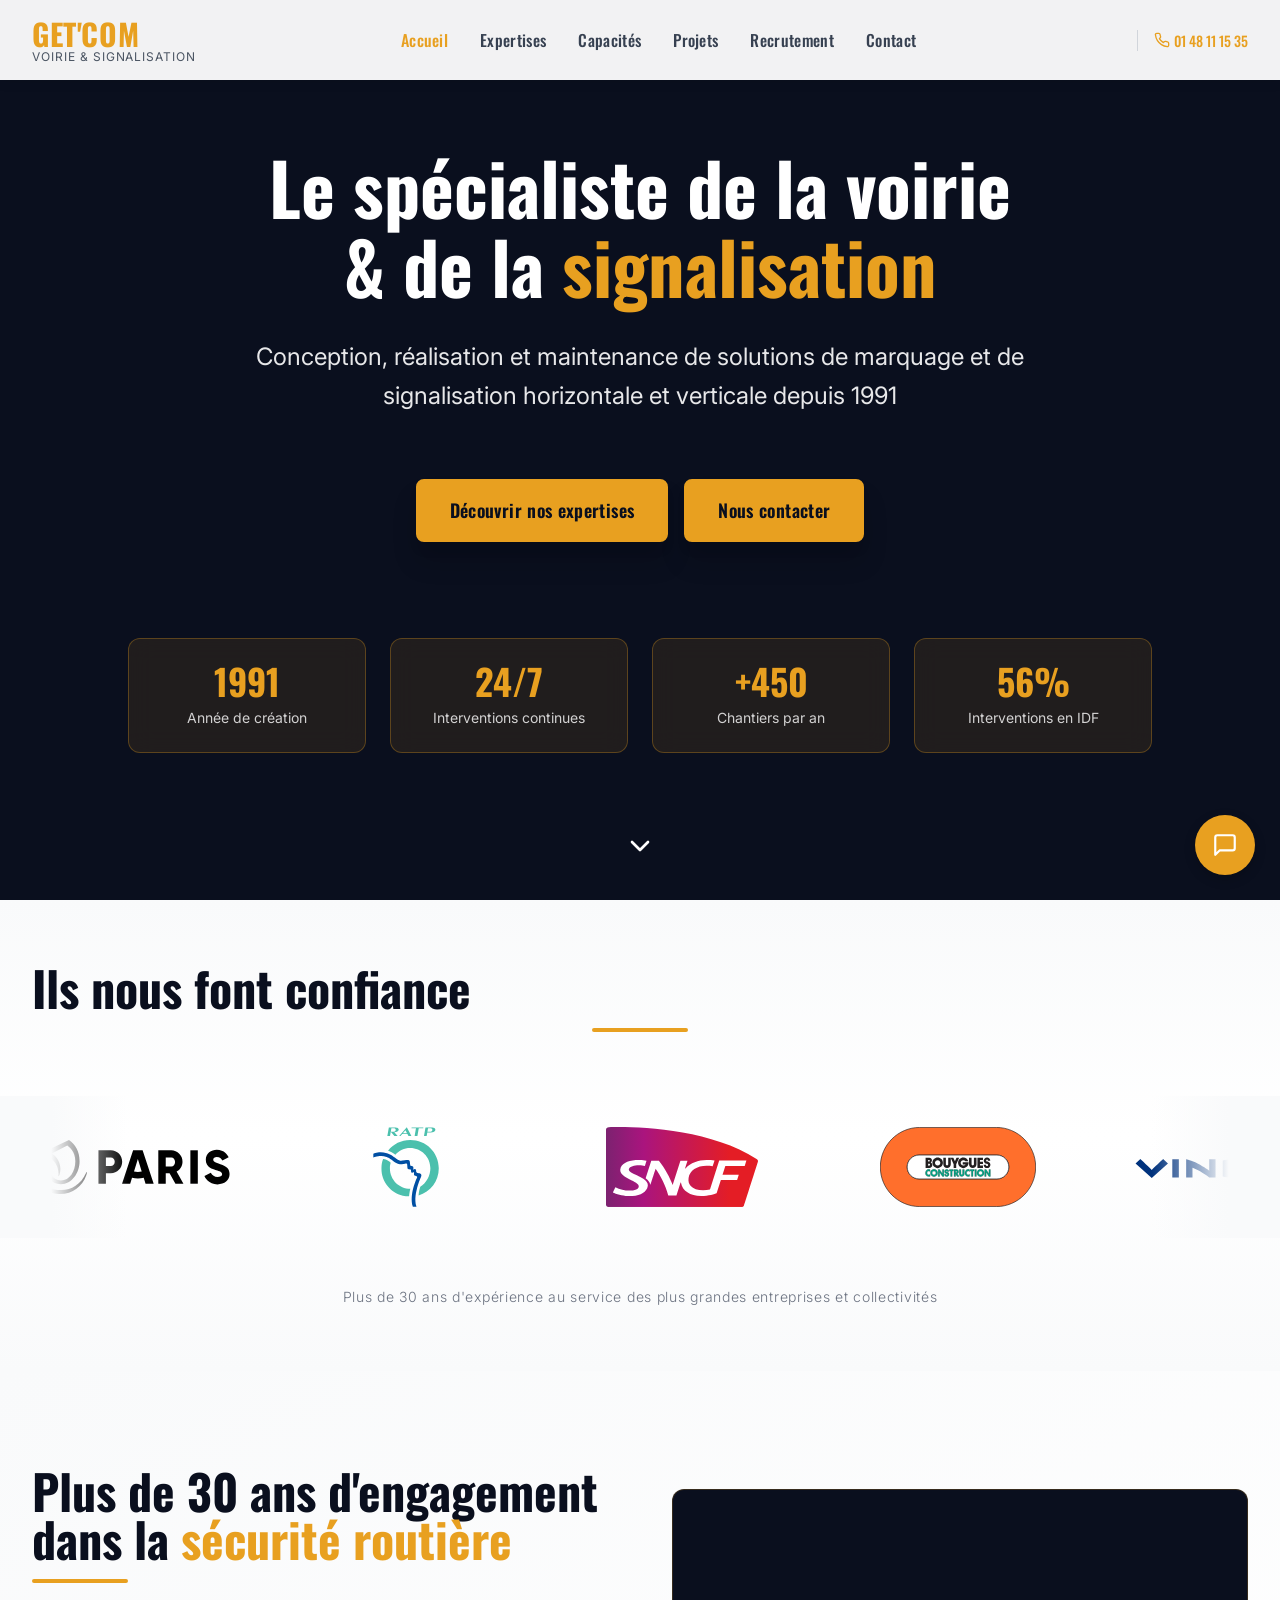
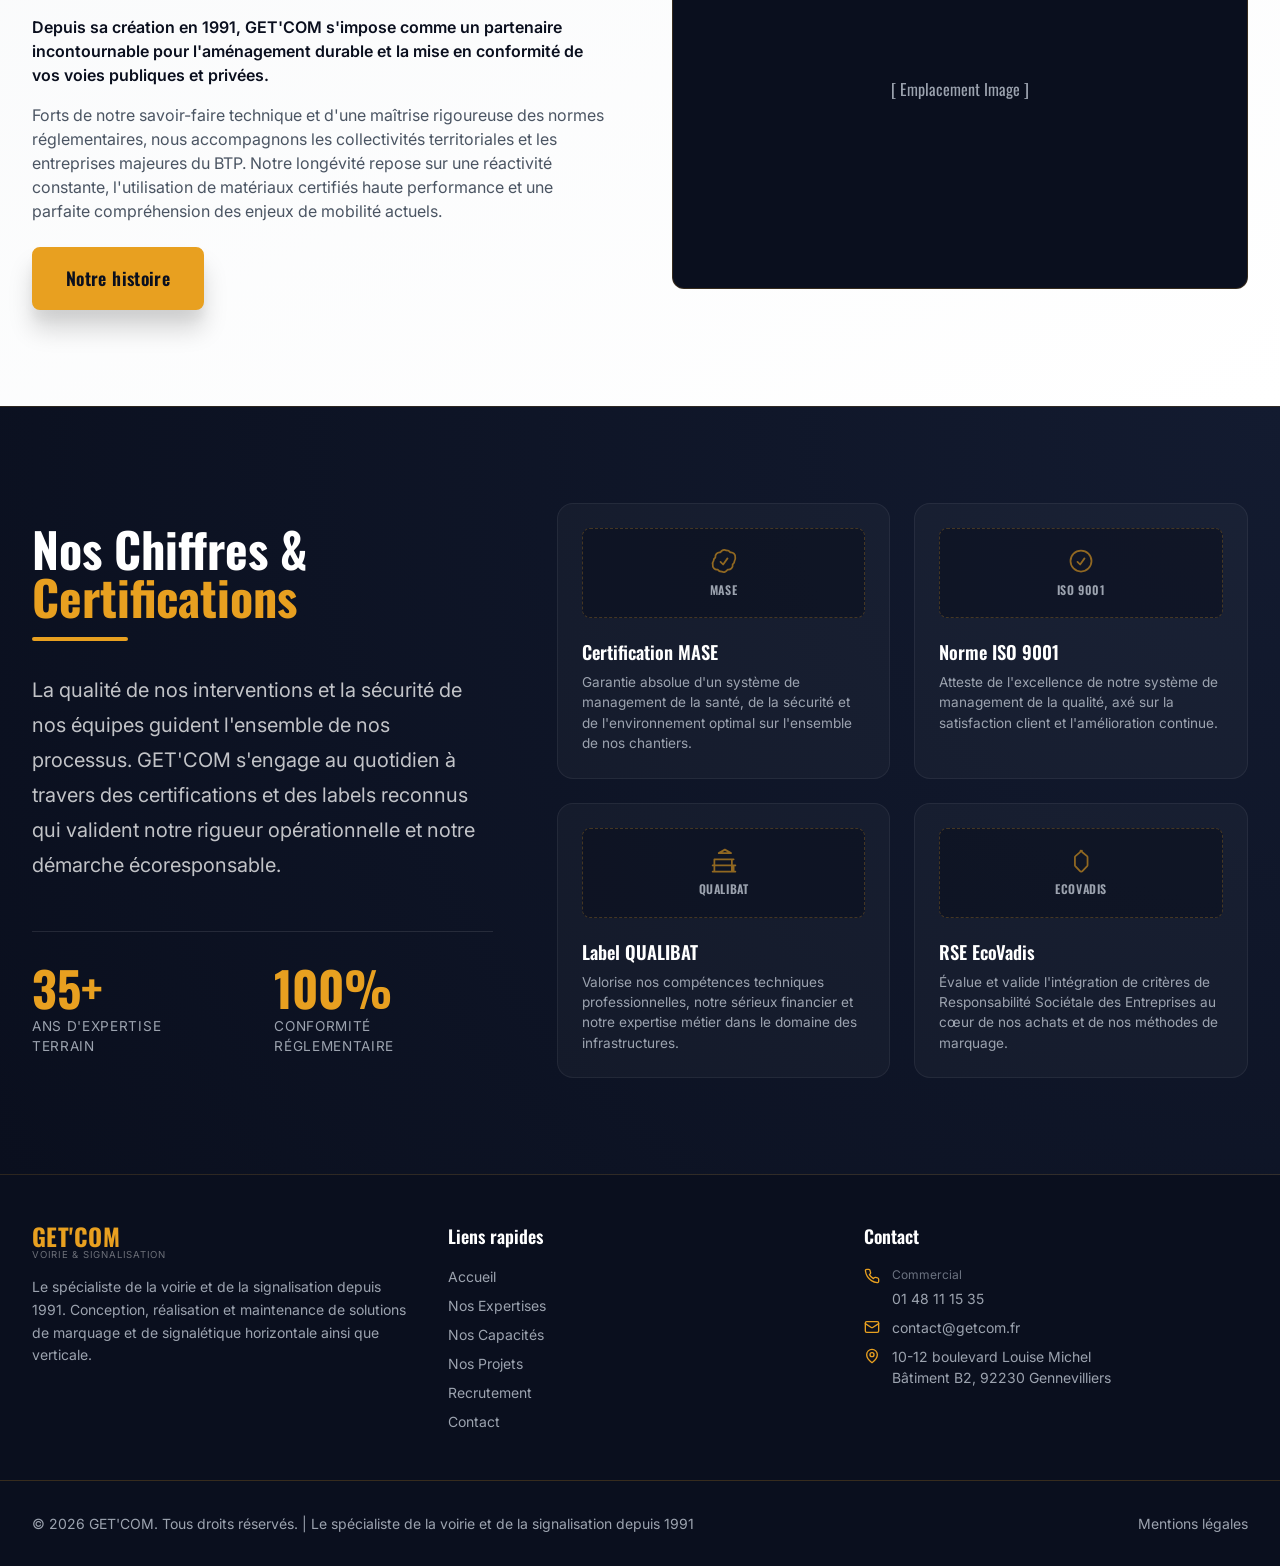
==== index.html @ 91e52019 "Premier commit" ====
<!DOCTYPE html>
<html lang="fr">
<head>
  <meta charset="UTF-8" />
  <meta name="viewport" content="width=device-width, initial-scale=1.0" />
  <title>GET'COM - Spécialiste Voirie & Signalisation depuis 1991</title>
  <meta name="description" content="GET'COM, spécialiste de la voirie et de la signalisation depuis 1991. Conception, réalisation et maintenance de solutions de marquage et de signalétique." />
  <link rel="preconnect" href="https://fonts.googleapis.com" />
  <link rel="preconnect" href="https://fonts.gstatic.com" crossorigin />
  <link href="https://fonts.googleapis.com/css2?family=Oswald:wght@300;400;500;600;700&family=Inter:wght@300;400;500;600&display=swap" rel="stylesheet" />
  <link rel="stylesheet" href="assets/css/style.css" />
  <style>
    .client-logo-item {
      display: flex;
      align-items: center;
      justify-content: center;
      flex-shrink: 0;
      width: 260px;
      height: 110px;
      padding: 0 30px;
      filter: none !important;
      opacity: 1 !important;
    }
    .client-logo-item:hover {
      transform: none !important;
    }
    .client-logo-item img {
      width: 100%;
      height: 80px;
      object-fit: contain;
    }
    .clients-track {
      display: flex;
      align-items: center;
      width: max-content;
      animation: logoScroll 140s linear infinite;
    }
    .clients-track:hover {
      animation-play-state: paused;
    }
    @keyframes logoScroll {
      0%   { transform: translateX(0); }
      100% { transform: translateX(-50%); }
    }
  </style>
</head>
<body>

  <nav class="navbar" id="navbar">
    <div class="container nav-inner">
      <a href="index.html" class="logo">
        <span class="logo-main">GET'COM</span>
        <span class="logo-sub">Voirie &amp; Signalisation</span>
      </a>
      <ul class="nav-links" id="navLinks">
        <li><a href="index.html" class="nav-link active">Accueil</a></li>
        <li><a href="expertises.html" class="nav-link">Expertises</a></li>
        <li><a href="capacites.html" class="nav-link">Capacités</a></li>
        <li><a href="projets.html" class="nav-link">Projets</a></li>
        <li><a href="recrutement.html" class="nav-link">Recrutement</a></li>
        <li><a href="contact.html" class="nav-link">Contact</a></li>
      </ul>
      <a href="tel:+33148111535" class="nav-tel">
        <svg xmlns="http://www.w3.org/2000/svg" width="16" height="16" viewBox="0 0 24 24" fill="none" stroke="currentColor" stroke-width="2" stroke-linecap="round" stroke-linejoin="round"><path d="M22 16.92v3a2 2 0 0 1-2.18 2 19.79 19.79 0 0 1-8.63-3.07 19.5 19.5 0 0 1-6-6 19.79 19.79 0 0 1-3.07-8.67A2 2 0 0 1 4.11 2h3a2 2 0 0 1 2 1.72 12.84 12.84 0 0 0 .7 2.81 2 2 0 0 1-.45 2.11L8.09 9.91a16 16 0 0 0 6 6l1.27-1.27a2 2 0 0 1 2.11-.45 12.84 12.84 0 0 0 2.81.7A2 2 0 0 1 22 16.92z"></path></svg>
        01 48 11 15 35
      </a>
      <button class="burger" id="burger" aria-label="Menu" aria-expanded="false">
        <span></span><span></span><span></span>
      </button>
    </div>
  </nav>

  <section class="hero">
    <div class="hero-bg-slider">
      <div class="hero-slide active" style="background-image: url('https://images.pexels.com/photos/2239655/pexels-photo-2239655.jpeg?auto=compress&cs=tinysrgb&w=1920')"></div>
      <div class="hero-slide" style="background-image: url('https://images.pexels.com/photos/1427107/pexels-photo-1427107.jpeg?auto=compress&cs=tinysrgb&w=1920')"></div>
      <div class="hero-slide" style="background-image: url('https://images.pexels.com/photos/210182/pexels-photo-210182.jpeg?auto=compress&cs=tinysrgb&w=1920')"></div>
      <div class="hero-slide" style="background-image: url('https://images.pexels.com/photos/1690738/pexels-photo-1690738.jpeg?auto=compress&cs=tinysrgb&w=1920')"></div>
    </div>
    <div class="hero-overlay"></div>
    <div class="container hero-content">
      <h1 class="hero-title">
        Le spécialiste de la voirie<br>&amp; de la <span class="gold">signalisation</span>
      </h1>
      <p class="hero-sub">
        Conception, réalisation et maintenance de solutions de marquage et de signalisation horizontale et verticale depuis 1991
      </p>
      <div class="hero-btns">
        <a href="expertises.html" class="btn btn-gold">Découvrir nos expertises</a>
        <a href="contact.html" class="btn btn-gold">Nous contacter</a>
      </div>
      <div class="hero-stats">
        <div class="stat-card">
          <div class="stat-num">1991</div>
          <div class="stat-label">Année de création</div>
        </div>
        <div class="stat-card">
          <div class="stat-num">24/7</div>
          <div class="stat-label">Interventions continues</div>
        </div>
        <div class="stat-card">
          <div class="stat-num">+450</div>
          <div class="stat-label">Chantiers par an</div>
        </div>
        <div class="stat-card">
          <div class="stat-num">56%</div>
          <div class="stat-label">Interventions en IDF</div>
        </div>
      </div>
    </div>
    <a href="#clients" class="scroll-down" aria-label="Défiler">
      <svg xmlns="http://www.w3.org/2000/svg" width="32" height="32" viewBox="0 0 24 24" fill="none" stroke="currentColor" stroke-width="2" stroke-linecap="round" stroke-linejoin="round"><path d="m6 9 6 6 6-6"/></svg>
    </a>
  </section>

  <section id="clients" class="clients-section">
    <div class="container">
      <div class="section-header">
        <h2>Ils nous font confiance</h2>
        <div class="gold-bar"></div>
      </div>
    </div>
    <div class="clients-track-wrapper">
      <div class="clients-fade-left"></div>
      <div class="clients-fade-right"></div>
      <div class="clients-track" id="clientsTrack">
        <div class="client-logo-item">
          <img src="assets/logos/ville-paris.svg" alt="Ville de Paris" />
        </div>
        <div class="client-logo-item">
          <img src="assets/logos/ratp.svg" alt="RATP" />
        </div>
        <div class="client-logo-item">
          <img src="assets/logos/sncf.svg" alt="SNCF" />
        </div>
        <div class="client-logo-item">
          <img src="assets/logos/bouygues.svg" alt="Bouygues Construction" />
        </div>
        <div class="client-logo-item">
          <img src="assets/logos/vinci.svg" alt="VINCI" />
        </div>
        <div class="client-logo-item">
          <img src="assets/logos/eiffage.svg" alt="Eiffage" />
        </div>
        <div class="client-logo-item">
          <img src="assets/logos/colas.svg" alt="Colas" />
        </div>
        <div class="client-logo-item">
          <img src="assets/logos/eurovia.svg" alt="Eurovia" />
        </div>
        <div class="client-logo-item">
          <img src="assets/logos/adp.svg" alt="Aéroports de Paris" />
        </div>
        <div class="client-logo-item">
          <img src="assets/logos/idf-mobilites.svg" alt="Île-de-France Mobilités" />
        </div>
        <div class="client-logo-item">
          <img src="assets/logos/grand-paris.svg" alt="Grand Paris Express" />
        </div>
        <div class="client-logo-item">
          <img src="assets/logos/hauts-de-seine.svg" alt="Département des Hauts-de-Seine" />
        </div>
        <div class="client-logo-item">
          <img src="assets/logos/grand-paris-metropole.svg" alt="Métropole du Grand Paris" />
        </div>
        <div class="client-logo-item">
          <img src="assets/logos/ville-paris.svg" alt="Ville de Paris" />
        </div>
        <div class="client-logo-item">
          <img src="assets/logos/ratp.svg" alt="RATP" />
        </div>
        <div class="client-logo-item">
          <img src="assets/logos/sncf.svg" alt="SNCF" />
        </div>
        <div class="client-logo-item">
          <img src="assets/logos/bouygues.svg" alt="Bouygues Construction" />
        </div>
        <div class="client-logo-item">
          <img src="assets/logos/vinci.svg" alt="VINCI" />
        </div>
        <div class="client-logo-item">
          <img src="assets/logos/eiffage.svg" alt="Eiffage" />
        </div>
        <div class="client-logo-item">
          <img src="assets/logos/colas.svg" alt="Colas" />
        </div>
        <div class="client-logo-item">
          <img src="assets/logos/eurovia.svg" alt="Eurovia" />
        </div>
        <div class="client-logo-item">
          <img src="assets/logos/adp.svg" alt="Aéroports de Paris" />
        </div>
        <div class="client-logo-item">
          <img src="assets/logos/idf-mobilites.svg" alt="Île-de-France Mobilités" />
        </div>
        <div class="client-logo-item">
          <img src="assets/logos/grand-paris.svg" alt="Grand Paris Express" />
        </div>
        <div class="client-logo-item">
          <img src="assets/logos/hauts-de-seine.svg" alt="Département des Hauts-de-Seine" />
        </div>
        <div class="client-logo-item">
          <img src="assets/logos/grand-paris-metropole.svg" alt="Métropole du Grand Paris" />
        </div>
      </div>
    </div>
    <div class="container">
      <p class="clients-note">Plus de 30 ans d'expérience au service des plus grandes entreprises et collectivités</p>
    </div>
  </section>

  <section class="section-light">
    <div class="container" style="display: grid; grid-template-columns: 1fr 1fr; gap: 4rem; align-items: center;">
      <div>
        <div class="section-header" style="margin-bottom: 2rem;">
          <h2>Plus de 30 ans d'engagement dans la <span class="gold">sécurité routière</span></h2>
          <div class="gold-bar" style="margin: 0.5rem 0 0 0;"></div>
        </div>
        <p style="font-weight: 600; margin-bottom: 1rem; color: var(--navy);">Depuis sa création en 1991, GET'COM s'impose comme un partenaire incontournable pour l'aménagement durable et la mise en conformité de vos voies publiques et privées.</p>
        <p style="margin-bottom: 1.5rem; color: var(--gray-600);">Forts de notre savoir-faire technique et d'une maîtrise rigoureuse des normes réglementaires, nous accompagnons les collectivités territoriales et les entreprises majeures du BTP. Notre longévité repose sur une réactivité constante, l'utilisation de matériaux certifiés haute performance et une parfaite compréhension des enjeux de mobilité actuels.</p>
        <a href="contact.html" class="btn btn-gold">Notre histoire</a>
      </div>
      <div style="background: var(--navy); border-radius: var(--radius); height: 400px; display: flex; align-items: center; justify-content: center; position: relative; overflow: hidden; border: 1px solid rgba(232,160,32,0.2);">
        <div style="color: var(--gray-400); font-family: var(--font-main);">[ Emplacement Image ]</div>
      </div>
    </div>
  </section>

  <section class="section-dark section-certifs">
    <div class="container certifs-container">
      <div class="certifs-content-side">
        <div class="section-header" style="margin-bottom: 2rem;">
          <h2 class="text-white">Nos Chiffres &amp;<br><span class="gold">Certifications</span></h2>
          <div class="gold-bar" style="margin: 0.5rem 0 0 0;"></div>
        </div>
        <p class="section-desc light" style="margin: 0 0 3rem 0; text-align: left;">
          La qualité de nos interventions et la sécurité de nos équipes guident l'ensemble de nos processus. GET'COM s'engage au quotidien à travers des certifications et des labels reconnus qui valident notre rigueur opérationnelle et notre démarche écoresponsable.
        </p>
        <div class="certifs-stats-mini">
          <div class="mini-stat">
            <span class="mini-stat-num">35+</span>
            <span class="mini-stat-label">Ans d'expertise terrain</span>
          </div>
          <div class="mini-stat">
            <span class="mini-stat-num">100%</span>
            <span class="mini-stat-label">Conformité réglementaire</span>
          </div>
        </div>
      </div>
      <div class="certifs-grid-side">
        <div class="certif-pro-card">
          <div class="certif-logo-placeholder">
            <svg xmlns="http://www.w3.org/2000/svg" viewBox="0 0 24 24" fill="none" stroke="currentColor" stroke-width="1.5">
              <path stroke-linecap="round" stroke-linejoin="round" d="M9 12.75L11.25 15 15 9.75M21 12c0 1.268-.63 2.39-1.593 3.068a3.745 3.745 0 01-1.043 3.296 3.745 3.745 0 01-3.296 1.043A3.745 3.745 0 0110 21a3.745 3.745 0 01-3.296-1.593 3.745 3.745 0 01-3.296-1.043 3.745 3.745 0 01-1.043-3.296A3.745 3.745 0 013 12c0-1.268.63-2.39 1.593-3.068a3.745 3.745 0 011.043-3.296 3.745 3.745 0 013.296-1.043A3.745 3.745 0 0114 3a3.745 3.745 0 013.296 1.593 3.745 3.745 0 013.296 1.043 3.745 3.745 0 011.043 3.296A3.745 3.745 0 0121 12z" />
            </svg>
            <span class="placeholder-tag">MASE</span>
          </div>
          <div class="certif-info">
            <h4>Certification MASE</h4>
            <p>Garantie absolue d'un système de management de la santé, de la sécurité et de l'environnement optimal sur l'ensemble de nos chantiers.</p>
          </div>
        </div>
        <div class="certif-pro-card">
          <div class="certif-logo-placeholder">
            <svg xmlns="http://www.w3.org/2000/svg" viewBox="0 0 24 24" fill="none" stroke="currentColor" stroke-width="1.5">
              <path stroke-linecap="round" stroke-linejoin="round" d="M9 12.75L11.25 15 15 9.75M21 12a9 9 0 11-18 0 9 9 0 0118 0z" />
            </svg>
            <span class="placeholder-tag">ISO 9001</span>
          </div>
          <div class="certif-info">
            <h4>Norme ISO 9001</h4>
            <p>Atteste de l'excellence de notre système de management de la qualité, axé sur la satisfaction client et l'amélioration continue.</p>
          </div>
        </div>
        <div class="certif-pro-card">
          <div class="certif-logo-placeholder">
            <svg xmlns="http://www.w3.org/2000/svg" viewBox="0 0 24 24" fill="none" stroke="currentColor" stroke-width="1.5">
              <path stroke-linecap="round" stroke-linejoin="round" d="M2.25 21h19.5m-18-10.5h16.5M2.25 15.75h19.5m-14.25-10.5l5.25-3 5.25 3m-10.5 0h10.5M3.75 21V10.5m16.5 5.25V21m-1.5-10.5V21Q12 21 3.75 21" />
            </svg>
            <span class="placeholder-tag">QUALIBAT</span>
          </div>
          <div class="certif-info">
            <h4>Label QUALIBAT</h4>
            <p>Valorise nos compétences techniques professionnelles, notre sérieux financier et notre expertise métier dans le domaine des infrastructures.</p>
          </div>
        </div>
        <div class="certif-pro-card">
          <div class="certif-logo-placeholder">
            <svg xmlns="http://www.w3.org/2000/svg" viewBox="0 0 24 24" fill="none" stroke="currentColor" stroke-width="1.5">
              <path stroke-linecap="round" stroke-linejoin="round" d="M12.75 3.03v.568c0 .334.148.65.405.864l4.03 3.359a1.125 1.125 0 01.422.866v7.001c0 .287-.11.56-.307.765l-4.09 4.272a1.125 1.125 0 01-.815.382h-.414a1.125 1.125 0 01-.814-.383L7.1 16.434a1.125 1.125 0 01-.307-.764V8.67a1.125 1.125 0 01.422-.866l4.03-3.36a1.125 1.125 0 01.405-.864v-.568" />
            </svg>
            <span class="placeholder-tag">ECOVADIS</span>
          </div>
          <div class="certif-info">
            <h4>RSE EcoVadis</h4>
            <p>Évalue et valide l'intégration de critères de Responsabilité Sociétale des Entreprises au cœur de nos achats et de nos méthodes de marquage.</p>
          </div>
        </div>
      </div>
    </div>
  </section>

  <div id="chat-button" onclick="toggleChat()" style="position: fixed; bottom: 25px; right: 25px; background: var(--gold, #E8A020); color: #fff; width: 60px; height: 60px; border-radius: 50%; display: flex; align-items: center; justify-content: center; cursor: pointer; box-shadow: 0 4px 12px rgba(0,0,0,0.2); z-index: 9999; transition: transform 0.2s;">
  <svg xmlns="http://www.w3.org/2000/svg" width="26" height="26" viewBox="0 0 24 24" fill="none" stroke="currentColor" stroke-width="2" stroke-linecap="round" stroke-linejoin="round"><path d="M21 15a2 2 0 0 1-2 2H7l-4 4V5a2 2 0 0 1 2-2h14a2 2 0 0 1 2 2z"></path></svg>
</div>

<div id="chat-box" style="display: none; position: fixed; bottom: 95px; right: 25px; width: 340px; height: 460px; background: #fff; border-radius: 12px; box-shadow: 0 8px 24px rgba(0,0,0,0.15); flex-direction: column; overflow: hidden; z-index: 9999; font-family: 'Inter', sans-serif; border: 1px solid rgba(0,0,0,0.1);">
  <div style="background: var(--navy, #0A0F1E); color: #fff; padding: 15px; display: flex; justify-content: space-between; align-items: center; font-weight: 600; letter-spacing: 0.5px;">
    <span>Assistant GET'COM</span>
    <span onclick="toggleChat()" style="cursor: pointer; font-size: 20px; line-height: 1; padding: 0 5px;">&times;</span>
  </div>
  
  <div id="chat-body" style="padding: 15px; overflow-y: auto; flex-grow: 1; display: flex; flex-direction: column; gap: 10px; background: #f9fafb;">
  </div>

  <div style="padding: 10px; background: #fff; border-top: 1px solid #eee; display: flex; gap: 8px;">
    <input type="text" id="chat-input" onkeypress="handleKeyPress(event)" placeholder="Posez votre question ici..." style="flex-grow: 1; padding: 8px 12px; border: 1px solid #ccc; border-radius: 20px; font-size: 0.85rem; outline: none; font-family: 'Inter', sans-serif;">
    <button onclick="handleSend()" style="background: var(--navy, #0A0F1E); color: #fff; border: none; padding: 8px 14px; border-radius: 20px; cursor: pointer; font-size: 0.85rem; font-weight: 500;">Ok</button>
  </div>
</div>

  <footer class="footer">
    <div class="container footer-inner">
      <div class="footer-col">
        <div class="logo">
          <span class="logo-main">GET'COM</span>
          <span class="logo-sub">Voirie &amp; Signalisation</span>
        </div>
        <p>Le spécialiste de la voirie et de la signalisation depuis 1991. Conception, réalisation et maintenance de solutions de marquage et de signalétique horizontale ainsi que verticale.</p>
      </div>
      <div class="footer-col">
        <h4>Liens rapides</h4>
        <ul>
          <li><a href="index.html">Accueil</a></li>
          <li><a href="expertises.html">Nos Expertises</a></li>
          <li><a href="capacites.html">Nos Capacités</a></li>
          <li><a href="projets.html">Nos Projets</a></li>
          <li><a href="recrutement.html">Recrutement</a></li>
          <li><a href="contact.html">Contact</a></li>
        </ul>
      </div>
      <div class="footer-col">
        <h4>Contact</h4>
        <ul class="footer-contact">
          <li>
            <svg xmlns="http://www.w3.org/2000/svg" width="16" height="16" viewBox="0 0 24 24" fill="none" stroke="currentColor" stroke-width="2" stroke-linecap="round" stroke-linejoin="round"><path d="M22 16.92v3a2 2 0 0 1-2.18 2 19.79 19.79 0 0 1-8.63-3.07 19.5 19.5 0 0 1-6-6 19.79 19.79 0 0 1-3.07-8.67A2 2 0 0 1 4.11 2h3a2 2 0 0 1 2 1.72 12.84 12.84 0 0 0 .7 2.81 2 2 0 0 1-.45 2.11L8.09 9.91a16 16 0 0 0 6 6l1.27-1.27a2 2 0 0 1 2.11-.45 12.84 12.84 0 0 0 2.81.7A2 2 0 0 1 22 16.92z"/></svg>
            <div><span class="footer-label">Commercial</span><a href="tel:+33148111535">01 48 11 15 35</a></div>
          </li>
          <li>
            <svg xmlns="http://www.w3.org/2000/svg" width="16" height="16" viewBox="0 0 24 24" fill="none" stroke="currentColor" stroke-width="2" stroke-linecap="round" stroke-linejoin="round"><rect width="20" height="16" x="2" y="4" rx="2"/><path d="m22 7-8.97 5.7a1.94 1.94 0 0 1-2.06 0L2 7"/></svg>
            <a href="mailto:contact@getcom.fr">contact@getcom.fr</a>
          </li>
          <li>
            <svg xmlns="http://www.w3.org/2000/svg" width="16" height="16" viewBox="0 0 24 24" fill="none" stroke="currentColor" stroke-width="2" stroke-linecap="round" stroke-linejoin="round"><path d="M20 10c0 6-8 12-8 12s-8-6-8-12a8 8 0 0 1 16 0Z"/><circle cx="12" cy="10" r="3"/></svg>
            <span>10-12 boulevard Louise Michel<br>Bâtiment B2, 92230 Gennevilliers</span>
          </li>
        </ul>
      </div>
    </div>
    <div class="footer-bottom">
      <div class="container footer-bottom-inner">
        <p>© 2026 GET'COM. Tous droits réservés. | Le spécialiste de la voirie et de la signalisation depuis 1991</p>
        <a href="#" class="footer-legal">Mentions légales</a>
      </div>
    </div>
  </footer>

  <script src="assets/js/script.js"></script>
</body>
</html>
---- assets/css/style.css ----
/* ============================================
   GET'COM — style.css
   ============================================ */

/* ── VARIABLES ── */
:root {
  --gold:       #E8A020;
  --gold-light: #F0B030;
  --gold-dark:  #C88010;
  --navy:       #0A0F1E;
  --white:      #ffffff;
  --gray-50:    #F9FAFB;
  --gray-100:   #F3F4F6;
  --gray-300:   #D1D5DB;
  --gray-400:   #9CA3AF;
  --gray-500:   #6B7280;
  --gray-600:   #4B5563;
  --gray-700:   #374151;
  --font-main:  'Oswald', sans-serif;
  --font-body:  'Inter', sans-serif;
  --nav-h:      80px;
  --radius:     12px;
  --shadow-sm:  0 1px 3px rgba(0,0,0,.1), 0 1px 2px rgba(0,0,0,.06);
  --shadow-md:  0 4px 6px rgba(0,0,0,.07), 0 2px 4px rgba(0,0,0,.06);
  --shadow-lg:  0 10px 15px rgba(0,0,0,.1), 0 4px 6px rgba(0,0,0,.05);
  --shadow-2xl: 0 25px 50px rgba(0,0,0,.25);
  --transition: .3s ease;
}

/* ── RESET & BASE ── */
*, *::before, *::after { box-sizing: border-box; margin: 0; padding: 0; }
html { scroll-behavior: smooth; }
body {
  font-family: var(--font-body);
  color: var(--gray-700);
  background: var(--white);
  line-height: 1.5;
  overflow-x: hidden;
  -webkit-font-smoothing: antialiased;
}
img { max-width: 100%; display: block; }
a   { text-decoration: none; color: inherit; }
ul  { list-style: none; }

/* ── CONTAINER ── */
.container {
  max-width: 80rem;
  margin-left: auto;
  margin-right: auto;
  padding-left: 2rem;
  padding-right: 2rem;
}

/* ── UTILITAIRES ── */
.gold        { color: var(--gold); }
.text-white  { color: var(--white); }
.text-center { text-align: center; }

.gold-bar {
  width: 6rem; height: .25rem;
  background: var(--gold);
  border-radius: 9999px;
  margin: .5rem auto 0;
}

.placeholder-image {
  background-color: var(--gray-100);
  border: 2px dashed var(--gray-300);
  border-radius: var(--radius);
  display: flex;
  align-items: center;
  justify-content: center;
  color: var(--gray-400);
  font-family: var(--font-main);
  text-align: center;
  padding: 2rem;
}

/* ── BOUTONS ── */
.btn {
  display: inline-flex;
  align-items: center;
  gap: .5rem;
  padding: 1rem 2rem;
  border-radius: .5rem;
  font-family: var(--font-main);
  font-size: 1.125rem;
  font-weight: 600;
  cursor: pointer;
  border: 2px solid transparent;
  transition: transform .15s ease, background .15s ease,
              color .15s ease, box-shadow .15s ease;
  text-decoration: none;
  letter-spacing: .02em;
}
.btn-gold {
  background: var(--gold);
  color: var(--navy);
  border-color: var(--gold);
  box-shadow: 0 20px 25px rgba(0,0,0,.15), 0 10px 10px rgba(0,0,0,.04);
}
.btn-gold:hover {
  background: var(--gold-light);
  transform: scale(1.05);
  box-shadow: 0 25px 50px rgba(0,0,0,.25);
}
.btn-outline {
  background: transparent;
  border: 2px solid var(--gold);
  color: var(--navy);
}
.btn-outline:hover,
.btn-outline.active {
  background: var(--gold);
  color: var(--white);
}
.btn-full { width: 100%; justify-content: center; }

/* ── SECTIONS ── */
.section-light {
  padding-top: 6rem;
  padding-bottom: 6rem;
  background: linear-gradient(to bottom right, var(--gray-50), var(--white));
  position: relative;
  z-index: 20;
}
.section-dark {
  padding-top: 6rem;
  padding-bottom: 6rem;
  background: var(--navy);
  position: relative;
  overflow: hidden;
}
.section-dark::before {
  content: ''; position: absolute; inset: 0;
  background: url('https://images.pexels.com/photos/210182/pexels-photo-210182.jpeg?auto=compress&cs=tinysrgb&w=1920') center/cover;
  opacity: .05; z-index: 0;
}
.section-dark .container { position: relative; z-index: 10; }

.section-header { margin-bottom: 4rem; }
.section-header.centered { text-align: center; }

.section-header h2 {
  font-family: var(--font-main);
  font-size: 2.25rem;
  font-weight: 700;
  color: var(--navy);
  margin-bottom: 1rem;
  line-height: 1;
}
@media (min-width: 768px) {
  .section-header h2 { font-size: 3rem; }
}
.section-header h2.text-white { color: var(--white); }

.section-desc {
  font-size: 1.25rem;
  color: var(--gray-600);
  max-width: 48rem;
  margin-left: auto;
  margin-right: auto;
  line-height: 1.75;
}
.section-desc.light { color: rgba(255,255,255,.75); }

/* ── ANIMATIONS ── */
@keyframes fadeInUp {
  from { opacity:0; transform:translateY(2rem); }
  to   { opacity:1; transform:translateY(0); }
}
@keyframes bounce {
  0%,100% { transform:translateX(-50%) translateY(0); }
  50%      { transform:translateX(-50%) translateY(.625rem); }
}
@keyframes scrollLeft {
  from { transform:translateX(0); }
  to   { transform:translateX(-50%); }
}

/* ============================================
   NAVBAR — toutes les pages
   ============================================ */
.navbar {
  position: fixed;
  top: 0; left: 0; right: 0;
  height: 5rem;
  background: rgba(255,255,255,.95);
  backdrop-filter: blur(4px);
  box-shadow: 0 4px 6px rgba(0,0,0,.07), 0 2px 4px rgba(0,0,0,.06);
  z-index: 50;
}
.nav-inner {
  display: flex;
  align-items: center;
  justify-content: space-between;
  height: 100%;
  max-width: 80rem;
  margin-left: auto;
  margin-right: auto;
  padding-left: 2rem;
  padding-right: 2rem;
}
.logo {
  display: flex;
  flex-direction: column;
  line-height: 1.1;
  text-decoration: none;
}
.logo-main {
  font-family: var(--font-main);
  font-size: 1.875rem;
  font-weight: 700;
  color: var(--gold);
  letter-spacing: .02em;
}
.logo-sub {
  font-size: .75rem;
  color: var(--gray-600);
  text-transform: uppercase;
  letter-spacing: .08em;
}
.nav-links {
  display: flex;
  align-items: center;
  gap: 2rem;
  list-style: none;
}
.nav-link {
  font-family: var(--font-main);
  font-size: 1rem;
  font-weight: 500;
  color: var(--gray-700);
  transition: color var(--transition);
  background: none; border: none; cursor: pointer;
  letter-spacing: .02em;
  text-decoration: none;
}
.nav-link:hover     { color: var(--gold); }
.nav-link.active    { color: var(--gold) !important; }
.nav-tel {
  display: flex;
  align-items: center;
  gap: .25rem;
  color: var(--gold);
  font-family: var(--font-main);
  font-size: .875rem;
  font-weight: 500;
  border-left: 1px solid var(--gray-300);
  padding-left: 1rem;
  margin-left: 1rem;
  white-space: nowrap;
  transition: color var(--transition);
}
.nav-tel:hover { color: var(--gold-dark); }

.burger {
  display: none;
  flex-direction: column;
  gap: 5px;
  background: none; border: none; cursor: pointer; padding: .25rem;
}
.burger span {
  display: block; width: 24px; height: 2px;
  background: var(--gray-700); border-radius: 2px;
}
.nav-mobile {
  display: none;
  flex-direction: column;
  padding: .5rem .5rem .75rem;
  background: var(--white);
  border-top: 1px solid var(--gray-100);
  gap: .1rem;
}
.nav-mobile.open { display: flex; }
.nav-mobile .nav-link {
  display: block;
  width: 100%;
  text-align: left;
  padding: .5rem .75rem;
  border-radius: .375rem;
  font-size: .875rem;
}
.nav-mobile .nav-link:hover { background: #fef9ee; color: var(--gold); }

/* ============================================
   FOOTER — toutes les pages
   ============================================ */
.footer { background: var(--navy); color: var(--white); }
.footer-inner {
  display: grid;
  grid-template-columns: 1fr 1fr 1fr;
  gap: 2rem;
  max-width: 80rem;
  margin: 0 auto;
  padding: 3rem 2rem;
}
.footer .logo-main { font-size: 1.5rem; color: var(--gold); }
.footer .logo-sub  { color: rgba(255,255,255,.4); font-size: .6rem; }
.footer-col > p    { font-size: .875rem; color: var(--gray-400); line-height: 1.625; margin-top: 1rem; }
.footer-col h4     { font-family: var(--font-main); font-size: 1.125rem; font-weight: 600; color: var(--white); margin-bottom: 1rem; }
.footer-col ul     { display: flex; flex-direction: column; gap: .5rem; }
.footer-col ul li,
.footer-col ul a   { font-size: .875rem; color: var(--gray-400); transition: color var(--transition); cursor: pointer; }
.footer-col ul li:hover,
.footer-col ul a:hover { color: var(--gold); }

.footer-contact     { display: flex; flex-direction: column; gap: .75rem; }
.footer-contact li  { display: flex; align-items: flex-start; gap: .75rem; font-size: .875rem; color: var(--gray-400); }
.footer-contact svg { flex-shrink: 0; color: var(--gold); margin-top: 2px; }
.footer-contact a   { color: var(--gray-400); transition: color var(--transition); }
.footer-contact a:hover { color: var(--gold); }
.footer-label { display: block; font-size: .75rem; color: var(--gray-500); margin-bottom: .25rem; }

.footer-bottom { border-top: 1px solid rgba(232,160,32,.2); }
.footer-bottom-inner {
  display: flex; align-items: center; justify-content: space-between;
  flex-wrap: wrap; gap: 1rem;
  padding: 2rem;
  max-width: 80rem; margin: 0 auto;
}
.footer-bottom-inner p { font-size: .875rem; color: var(--gray-400); }
.footer-legal { font-size: .875rem; color: var(--gray-400); cursor: pointer; transition: color var(--transition); }
.footer-legal:hover { color: var(--gold); }

/* ============================================
   PAGE HERO — sous-pages (expertises, capacités, projets, contact)
   ============================================ */
.page-hero {
  position: relative;
  height: 340px;
  display: flex;
  align-items: center;
  justify-content: center;
  overflow: hidden;
  margin-top: var(--nav-h);
}
.page-hero-bg {
  position: absolute;
  inset: 0;
  background-size: cover;
  background-position: center;
}
.page-hero-overlay {
  position: absolute;
  inset: 0;
  background: linear-gradient(135deg, rgba(10,15,30,.85) 0%, rgba(10,15,30,.55) 100%);
}
.page-hero-content {
  position: relative;
  z-index: 10;
  text-align: center;
}
.page-hero-content h1 {
  font-family: var(--font-main);
  font-size: 3rem;
  font-weight: 700;
  color: var(--white);
  line-height: 1.1;
  margin-bottom: .75rem;
  animation: fadeInUp .6s ease both;
}
@media (min-width: 768px) {
  .page-hero-content h1 { font-size: 3.75rem; }
}
.page-hero-content p {
  font-size: 1.125rem;
  color: rgba(255,255,255,.8);
  max-width: 40rem;
  margin: 0 auto .75rem;
}
.breadcrumb {
  display: inline-flex;
  align-items: center;
  gap: .5rem;
  font-size: .875rem;
  color: rgba(255,255,255,.55);
  margin-top: .5rem;
}
.breadcrumb a { color: var(--gold); transition: color var(--transition); }
.breadcrumb a:hover { color: var(--gold-light); }
.breadcrumb span { color: rgba(255,255,255,.55); }

/* ============================================
   INDEX — hero
   ============================================ */
.hero {
  position: relative;
  min-height: 100vh;
  display: flex;
  align-items: center;
  justify-content: center;
  overflow: hidden;
  padding-top: 5rem;
}
.hero-bg-slider { position: absolute; inset: 0; z-index: 0; background: var(--navy); }
.hero-slide {
  position: absolute; inset: 0;
  background-size: cover; background-position: center;
  opacity: 0; transition: opacity 1s ease;
}
.hero-slide.active { opacity: .15; }
.hero-overlay {
  position: absolute; inset: 0;
  background: linear-gradient(to top, rgba(10,15,30,.8) 0%, transparent 60%);
  z-index: 2;
}
.hero-content {
  position: relative; z-index: 10;
  text-align: center;
  max-width: 80rem;
  width: 100%;
  padding: 0 2rem 5rem;
  margin: 0 auto;
}
.hero-title {
  font-family: var(--font-main);
  font-size: 3rem;
  font-weight: 700;
  color: var(--white);
  line-height: 1.1;
  margin-bottom: 0;
  animation: fadeInUp .8s ease both;
}
@media (min-width: 768px) {
  .hero-title { font-size: 4.5rem; }
}
.hero-sub {
  font-size: 1.25rem;
  color: rgba(255,255,255,.9);
  max-width: 48rem;
  margin: 0 auto;
  line-height: 1.625;
}
@media (min-width: 768px) {
  .hero-sub { font-size: 1.5rem; }
}
.hero-content > * + * { margin-top: 2rem; }
.hero-btns {
  padding-top: 2rem;
  display: flex;
  flex-wrap: wrap;
  gap: 1rem;
  justify-content: center;
  align-items: center;
}
.hero-stats {
  display: grid;
  grid-template-columns: repeat(4, 1fr);
  gap: 1.5rem;
  padding-top: 4rem;
  max-width: 64rem;
  margin-left: auto;
  margin-right: auto;
}
.stat-card {
  background: rgba(232,160,32,.1);
  backdrop-filter: blur(12px);
  border-radius: .75rem;
  padding: 1.5rem;
  border: 1px solid rgba(232,160,32,.3);
}
.stat-num {
  font-family: var(--font-main);
  font-size: 2.25rem;
  font-weight: 700;
  color: var(--gold);
  margin-bottom: .5rem;
  line-height: 1;
}
.stat-label { font-size: .875rem; color: rgba(255,255,255,.8); }
.scroll-down {
  position: absolute; bottom: 2rem; left: 50%;
  transform: translateX(-50%);
  color: var(--white); z-index: 10;
  animation: bounce 1s infinite;
}

/* ============================================
   INDEX — carrousel clients
   ============================================ */
.clients-section {
  padding-top: 4rem;
  padding-bottom: 4rem;
  background: linear-gradient(to bottom, var(--gray-50), var(--white), var(--gray-50));
  overflow: hidden;
  position: relative;
  z-index: 30;
}
.clients-track-wrapper { position: relative; overflow: hidden; padding: 1rem 0; }
.clients-fade-left,
.clients-fade-right {
  position: absolute; top: 0; bottom: 0; width: 8rem; z-index: 30; pointer-events: none;
}
.clients-fade-left  { left: 0;  background: linear-gradient(to right, var(--gray-50) 40%, transparent); }
.clients-fade-right { right: 0; background: linear-gradient(to left,  var(--gray-50) 40%, transparent); }
.clients-track {
  display: flex;
  align-items: center;
  gap: 1rem;
  width: max-content;
  animation: scrollLeft 55s linear infinite;
}
.clients-track:hover { animation-play-state: paused; }
.client-logo-item {
  display: flex;
  align-items: center;
  justify-content: center;
  flex-shrink: 0;
  width: 260px;
  height: 110px;
  padding: 0 30px;
}
.client-logo-item img {
  width: 100%;
  height: 80px;
  object-fit: contain;
}
.client-card {
  flex-shrink: 0; width: 240px;
  background: var(--white);
  border-radius: .75rem;
  padding: 2rem;
  box-shadow: 0 4px 6px rgba(0,0,0,.07);
  border: 1px solid var(--gray-100);
  display: flex; align-items: center; justify-content: center;
  transition: box-shadow .5s ease, border-color .5s ease, transform .5s ease;
}
.client-card:hover {
  box-shadow: 0 20px 25px rgba(0,0,0,.15);
  border-color: var(--gold);
  transform: translateY(-.25rem);
}
.client-logo-img {
  max-width: 120px; max-height: 50px;
  width: auto; height: auto;
  object-fit: contain;
  filter: grayscale(100%) opacity(0.5);
  transition: filter .4s ease, transform .4s ease;
}
.client-card:hover .client-logo-img {
  filter: grayscale(0%) opacity(1);
  transform: scale(1.08);
}
.client-logo-fallback {
  font-family: var(--font-main);
  font-size: 1.25rem;
  font-weight: 700;
  color: var(--gray-400);
  letter-spacing: -.02em;
  text-align: center;
  transition: color .4s ease;
}
.client-card:hover .client-logo-fallback { color: var(--navy); }
.client-name {
  font-family: var(--font-main);
  font-size: 1.5rem; font-weight: 700;
  color: var(--gray-300);
  letter-spacing: -.025em;
  text-align: center;
  transition: color .5s ease;
  position: relative;
}
.client-card:hover .client-name { color: var(--navy); }
.client-name::after {
  content: ''; display: block;
  height: 2px; background: var(--gold);
  width: 0; margin: .5rem auto 0;
  transition: width .5s ease;
}
.client-card:hover .client-name::after { width: 100%; }
.clients-note {
  text-align: center; font-size: .875rem;
  color: var(--gray-500); font-weight: 300;
  letter-spacing: .05em; margin-top: 3rem;
}

/* ============================================
   INDEX — section certifications & chiffres
   ============================================ */
.section-certifs {
  background: radial-gradient(circle at top right, #131B30, var(--navy));
  border-top: 1px solid rgba(232,160,32,.15);
  border-bottom: 1px solid rgba(232,160,32,.15);
}
.certifs-container {
  display: grid;
  grid-template-columns: .8fr 1.2fr;
  gap: 4rem;
  align-items: center;
}
.certifs-stats-mini {
  display: flex;
  gap: 3rem;
  border-top: 1px solid rgba(255,255,255,.1);
  padding-top: 2rem;
}
.mini-stat { display: flex; flex-direction: column; }
.mini-stat-num {
  font-family: var(--font-main);
  font-size: 3rem; font-weight: 700;
  color: var(--gold); line-height: 1; margin-bottom: .25rem;
}
.mini-stat-label {
  font-size: .85rem; color: var(--gray-400);
  text-transform: uppercase; letter-spacing: .05em;
}
.certifs-grid-side {
  display: grid;
  grid-template-columns: repeat(2, 1fr);
  gap: 1.5rem;
}
.certif-pro-card {
  background: rgba(255,255,255,.03);
  border: 1px solid rgba(255,255,255,.06);
  border-radius: 1rem;
  padding: 1.5rem;
  display: flex; flex-direction: column; gap: 1.25rem;
  transition: all .3s ease;
}
.certif-pro-card:hover {
  background: rgba(255,255,255,.05);
  border-color: rgba(232,160,32,.4);
  transform: translateY(-4px);
}
.certif-logo-placeholder {
  width: 100%; height: 90px;
  background: rgba(10,15,30,.6);
  border: 1px dashed rgba(232,160,32,.25);
  border-radius: .5rem;
  display: flex; flex-direction: column;
  align-items: center; justify-content: center;
  gap: .35rem;
  color: rgba(255,255,255,.2);
}
.certif-logo-placeholder svg { width: 28px; height: 28px; color: var(--gold); opacity: .6; }
.placeholder-tag {
  font-family: var(--font-main);
  font-size: .75rem; font-weight: 600;
  color: var(--gray-400); letter-spacing: .05em;
}
.certif-info h4 {
  font-family: var(--font-main);
  font-size: 1.15rem; font-weight: 600;
  color: var(--white); margin-bottom: .4rem;
}
.certif-info p { font-size: .85rem; color: var(--gray-400); line-height: 1.5; }

/* ============================================
   EXPERTISES — expertises.html
   ============================================ */
.expertise-grid {
  display: grid;
  grid-template-columns: repeat(2, 1fr);
  gap: 2rem;
}
.expertise-card {
  background: var(--white);
  border-radius: .75rem;
  box-shadow: 0 10px 15px rgba(0,0,0,.1), 0 4px 6px rgba(0,0,0,.05);
  border: 1px solid var(--gray-100);
  overflow: hidden;
  transition: box-shadow var(--transition), border-color var(--transition);
}
.expertise-card:hover {
  box-shadow: 0 25px 50px rgba(0,0,0,.25);
  border-color: #fcd34d;
}
.expertise-body { padding: 2rem; display: flex; flex-direction: column; gap: 1.5rem; }
.expertise-header { display: flex; align-items: flex-start; gap: 1rem; }
.expertise-icon {
  width: 4rem; height: 4rem;
  background: var(--navy);
  border-radius: .5rem;
  display: flex; align-items: center; justify-content: center;
  flex-shrink: 0; color: var(--gold);
  transition: transform var(--transition);
}
.expertise-card:hover .expertise-icon { transform: scale(1.1); }
.expertise-text h3 {
  font-family: var(--font-main);
  font-size: 1.5rem; font-weight: 700;
  color: var(--navy); margin-bottom: .75rem;
  transition: color var(--transition); line-height: 1.2;
}
.expertise-card:hover .expertise-text h3 { color: var(--gold-dark); }
.expertise-text p { font-size: 1rem; color: var(--gray-600); line-height: 1.625; }
.expertise-body ul { display: flex; flex-direction: column; gap: .5rem; }
.expertise-body li {
  display: flex; align-items: flex-start; gap: .75rem;
  font-size: .875rem; color: var(--gray-700);
}
.expertise-body li::before {
  content: '';
  display: block;
  width: .375rem; height: .375rem;
  background: var(--gold);
  border-radius: 9999px;
  flex-shrink: 0;
  margin-top: .375rem;
}
.card-bar {
  height: .25rem;
  background: linear-gradient(to right, var(--navy), var(--gold));
  transform: scaleX(0); transform-origin: left;
  transition: transform var(--transition);
}
.expertise-card:hover .card-bar { transform: scaleX(1); }

/* ============================================
   CAPACITÉS — capacites.html
   ============================================ */
.capa-grid {
  display: grid;
  grid-template-columns: repeat(3, 1fr);
  gap: 2rem;
  margin-bottom: 5rem;
}
.capa-item { text-align: center; }
.capa-icon {
  width: 5rem; height: 5rem;
  background: var(--gold);
  border-radius: .75rem;
  display: flex; align-items: center; justify-content: center;
  margin: 0 auto 1.5rem; color: var(--navy);
  box-shadow: 0 10px 15px rgba(0,0,0,.1);
  transition: transform var(--transition);
}
.capa-item:hover .capa-icon { transform: scale(1.1); }
.capa-item h3 {
  font-family: var(--font-main);
  font-size: 1.25rem; font-weight: 700;
  color: var(--white); margin-bottom: .75rem;
  transition: color var(--transition);
}
.capa-item:hover h3 { color: #fcd34d; }
.capa-item p { font-size: .875rem; color: var(--gray-300); line-height: 1.625; }

.valeur-box {
  background: rgba(232,160,32,.1);
  border: 1px solid rgba(232,160,32,.3);
  border-radius: 1.5rem;
  padding: 3rem;
  backdrop-filter: blur(4px);
}
.valeur-box h3 {
  font-family: var(--font-main);
  font-size: 1.5rem; font-weight: 700;
  color: var(--white); text-align: center; margin-bottom: 2rem;
}
.valeur-grid {
  display: grid;
  grid-template-columns: repeat(4, 1fr);
  gap: 1.5rem; text-align: center;
}
.valeur-item { display: flex; flex-direction: column; align-items: center; gap: .5rem; }
.valeur-num { font-family: var(--font-main); font-size: 2.25rem; font-weight: 700; color: var(--gold); }
.valeur-item span:last-child { font-size: .875rem; color: var(--gray-300); }

/* ============================================
   PROJETS — projets.html
   ============================================ */
.methodo-grid {
  display: grid;
  grid-template-columns: repeat(3, 1fr);
  gap: 1.5rem;
  margin-bottom: 5rem;
}
.methodo-card {
  background: var(--white);
  border-radius: .75rem;
  box-shadow: 0 10px 15px rgba(0,0,0,.1), 0 4px 6px rgba(0,0,0,.05);
  padding: 1.5rem;
  border-top: 4px solid var(--gold);
  display: flex; gap: 1rem; align-items: flex-start;
  transition: box-shadow var(--transition);
}
.methodo-card:hover { box-shadow: 0 20px 25px rgba(0,0,0,.15); }
.methodo-icon {
  width: 3rem; height: 3rem;
  background: var(--navy); border-radius: .5rem;
  display: flex; align-items: center; justify-content: center;
  flex-shrink: 0; color: var(--gold);
}
.methodo-card h4 { font-family: var(--font-main); font-size: 1.125rem; font-weight: 700; color: var(--navy); margin-bottom: .5rem; }
.methodo-card p  { font-size: .875rem; color: var(--gray-600); line-height: 1.625; }

.secteurs-title {
  font-family: var(--font-main); font-size: 1.875rem; font-weight: 700;
  color: var(--navy); text-align: center; margin-bottom: 3rem;
}
.secteurs-grid { display: grid; grid-template-columns: repeat(2, 1fr); gap: 2rem; }
.secteur-card { background: var(--navy); border-radius: .75rem; padding: 2rem; color: var(--white); }
.secteur-card h4 { font-family: var(--font-main); font-size: 1.25rem; font-weight: 700; color: var(--gold); margin-bottom: 1rem; }
.secteur-card ul { display: flex; flex-direction: column; gap: .5rem; }
.secteur-card li { display: flex; align-items: flex-start; gap: .75rem; font-size: .875rem; }
.secteur-card li::before {
  content: ''; display: block;
  width: .375rem; height: .375rem;
  background: var(--gold); border-radius: 9999px;
  flex-shrink: 0; margin-top: .375rem;
}

.projects-grid {
  display: grid;
  grid-template-columns: repeat(auto-fill, minmax(320px, 1fr));
  gap: 2rem;
  transition: all 0.4s ease;
}
.project-card {
  background: var(--white);
  border-radius: 1rem;
  overflow: hidden;
  box-shadow: 0 10px 30px rgba(0,0,0,.05);
  transition: transform 0.3s ease;
}
.project-card:hover { transform: translateY(-10px); }
.project-img { position: relative; height: 250px; overflow: hidden; }
.project-img img {
  width: 100%; height: 100%;
  object-fit: cover;
  transition: transform 0.5s ease;
}
.project-card:hover .project-img img { transform: scale(1.1); }
.project-overlay {
  position: absolute;
  top: 1rem; left: 1rem;
  background: var(--gold);
  color: var(--navy);
  padding: .4rem 1rem;
  border-radius: 2rem;
  font-family: var(--font-main);
  font-weight: 600; font-size: .8rem;
  text-transform: uppercase;
}
.project-info { padding: 1.5rem; }
.project-info h4 { margin-bottom: .5rem; color: var(--navy); }

/* ============================================
   CONTACT — contact.html
   ============================================ */
.contact-grid { display: grid; grid-template-columns: 1fr 1fr; gap: 3rem; }
.contact-info {
  background: var(--navy);
  border-radius: 1.5rem;
  padding: 3rem;
  box-shadow: 0 25px 50px rgba(0,0,0,.25);
  border: 1px solid rgba(232,160,32,.3);
  color: var(--white);
}
.contact-info h3 {
  font-family: var(--font-main); font-size: 1.875rem; font-weight: 700;
  color: var(--gold); margin-bottom: 2rem;
}
.info-row { display: flex; gap: 1rem; align-items: flex-start; margin-bottom: 1.5rem; }
.info-icon {
  width: 3rem; height: 3rem;
  background: rgba(232,160,32,.2);
  border-radius: .75rem;
  display: flex; align-items: center; justify-content: center;
  flex-shrink: 0; color: var(--gold);
}
.info-label { font-size: 1rem; font-weight: 600; color: var(--gold); margin-bottom: .5rem; display: block; }
.info-link { display: block; color: rgba(255,255,255,.9); transition: color var(--transition); }
.info-link:hover { color: var(--white); }
.info-link.small { font-size: .875rem; margin-top: .25rem; }
.info-text { color: rgba(255,255,255,.9); line-height: 1.625; }
.info-note {
  margin-top: 3rem; padding-top: 2rem;
  border-top: 1px solid rgba(232,160,32,.3);
  font-size: .875rem; color: rgba(255,255,255,.8); line-height: 1.625;
}

.contact-form {
  background: var(--white);
  border-radius: 1.5rem;
  padding: 3rem;
  box-shadow: 0 20px 25px rgba(0,0,0,.15), 0 10px 10px rgba(0,0,0,.04);
  border: 1px solid rgba(232,160,32,.2);
}
.contact-form h3 {
  font-family: var(--font-main); font-size: 1.5rem; font-weight: 700;
  color: var(--navy); margin-bottom: 1.5rem;
}
.form-group { margin-bottom: 1.5rem; }
.form-group label { display: block; font-size: .875rem; font-weight: 500; color: var(--gray-700); margin-bottom: .5rem; }
.form-group input,
.form-group textarea,
.form-group select {
  width: 100%;
  padding: .75rem 1rem;
  border: 1px solid var(--gray-300);
  border-radius: .75rem;
  font-size: 1rem; font-family: var(--font-body);
  color: var(--gray-700); background: var(--white);
  transition: box-shadow var(--transition), border-color var(--transition);
  outline: none;
  line-height: 1.5;
}
.form-group input:focus,
.form-group textarea:focus,
.form-group select:focus {
  border-color: var(--gold);
  box-shadow: 0 0 0 2px rgba(232,160,32,.2);
}
.form-group textarea { resize: none; }

.form-group input[type="file"] {
  cursor: pointer;
  background: var(--gray-50);
  border: 1px dashed var(--gray-300);
}
.form-group input[type="file"]::file-selector-button {
  background: var(--navy); color: var(--white);
  border: none; padding: .35rem .75rem;
  border-radius: .375rem; font-family: var(--font-main);
  cursor: pointer; margin-right: 1rem;
  transition: background var(--transition);
}
.form-group input[type="file"]::file-selector-button:hover {
  background: var(--gold); color: var(--navy);
}

.form-success { background:#f0fdf4; color:#166534; border:1px solid #bbf7d0; border-radius:.75rem; padding:.75rem 1rem; font-size:.875rem; margin-bottom:1rem; }
.form-error   { background:#fef2f2; color:#991b1b; border:1px solid #fecaca; border-radius:.75rem; padding:.75rem 1rem; font-size:.875rem; margin-bottom:1rem; }

/* ============================================
   RESPONSIVE — toutes les pages
   ============================================ */
@media (max-width: 1024px) {
  .capa-grid         { grid-template-columns: repeat(2,1fr); }
  .valeur-grid       { grid-template-columns: repeat(2,1fr); }
  .methodo-grid      { grid-template-columns: repeat(2,1fr); }
  .footer-inner      { grid-template-columns: 1fr 1fr; }
  .certifs-container { grid-template-columns: 1fr; gap: 3rem; }
}
@media (max-width: 992px) {
  .capa-grid,
  .methodo-grid,
  .secteurs-grid,
  .contact-grid { grid-template-columns: 1fr; }
}
@media (max-width: 768px) {
  .nav-links, .nav-tel { display: none; }
  .burger             { display: flex; }

  .expertise-grid     { grid-template-columns: 1fr; }
  .contact-grid       { grid-template-columns: 1fr; }
  .secteurs-grid      { grid-template-columns: 1fr; }
  .hero-stats         { grid-template-columns: repeat(2,1fr); }
  .hero-btns          { flex-direction: column; align-items: center; }
  .contact-info,
  .contact-form       { padding: 2rem 1.5rem; }
  .footer-inner       { grid-template-columns: 1fr; }
  .footer-bottom-inner { flex-direction: column; text-align: center; }
  .valeur-box         { padding: 2rem; }
  .clients-fade-left,
  .clients-fade-right { width: 3rem; }
  .page-hero          { height: 260px; }
  .page-hero-content h1 { font-size: 2.25rem; }
}
@media (max-width: 576px) {
  .certifs-grid-side  { grid-template-columns: 1fr; }
  .certifs-stats-mini { gap: 1.5rem; }
}

/* ---------- STYLE DU CHATBOT FLOUTANT ---------- */
#chat-button:hover {
  transform: scale(1.08);
}

.bot-msg {
  background: #e9ecef;
  padding: 10px 14px;
  border-radius: 12px 12px 12px 0;
  font-size: 0.875rem;
  color: #374151;
  align-self: flex-start;
  max-width: 85%;
  line-height: 1.4;
  box-shadow: 0 1px 2px rgba(0,0,0,0.05);
}

/* Nouveau : Bulle de l'utilisateur alignée à droite */
.user-msg {
  background: var(--navy, #0A0F1E);
  color: #ffffff;
  padding: 10px 14px;
  border-radius: 12px 12px 0 12px;
  font-size: 0.875rem;
  align-self: flex-end;
  max-width: 85%;
  line-height: 1.4;
  box-shadow: 0 1px 2px rgba(0,0,0,0.05);
}

.chat-btn {
  background: #ffffff;
  border: 1px solid var(--gold, #E8A020);
  color: var(--navy, #0A0F1E);
  padding: 8px 14px;
  border-radius: 8px;
  cursor: pointer;
  font-size: 0.85rem;
  font-family: 'Inter', sans-serif;
  text-align: left;
  font-weight: 500;
  transition: all 0.2s ease;
  align-self: flex-start;
  margin-bottom: 5px;
}

.chat-btn:hover {
  background: var(--gold, #E8A020);
  color: #ffffff;
  transform: translateX(3px);
}
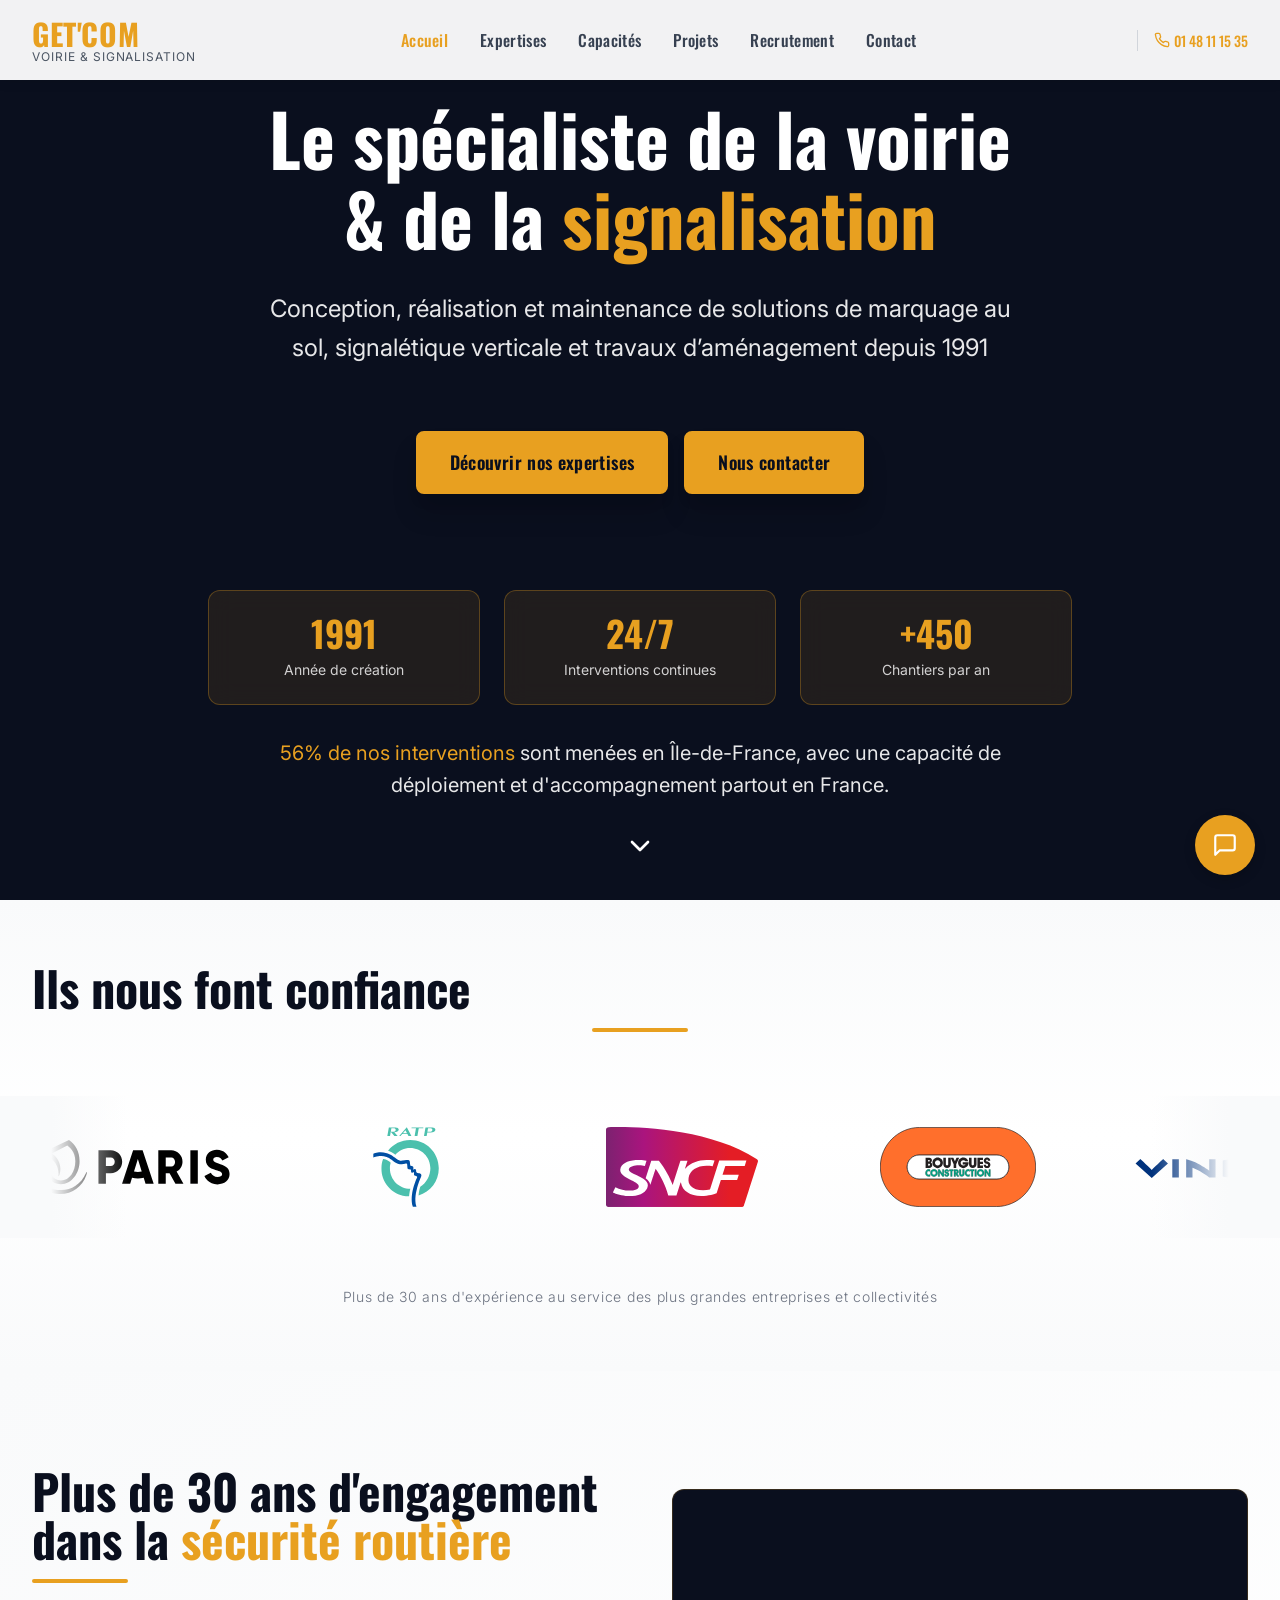
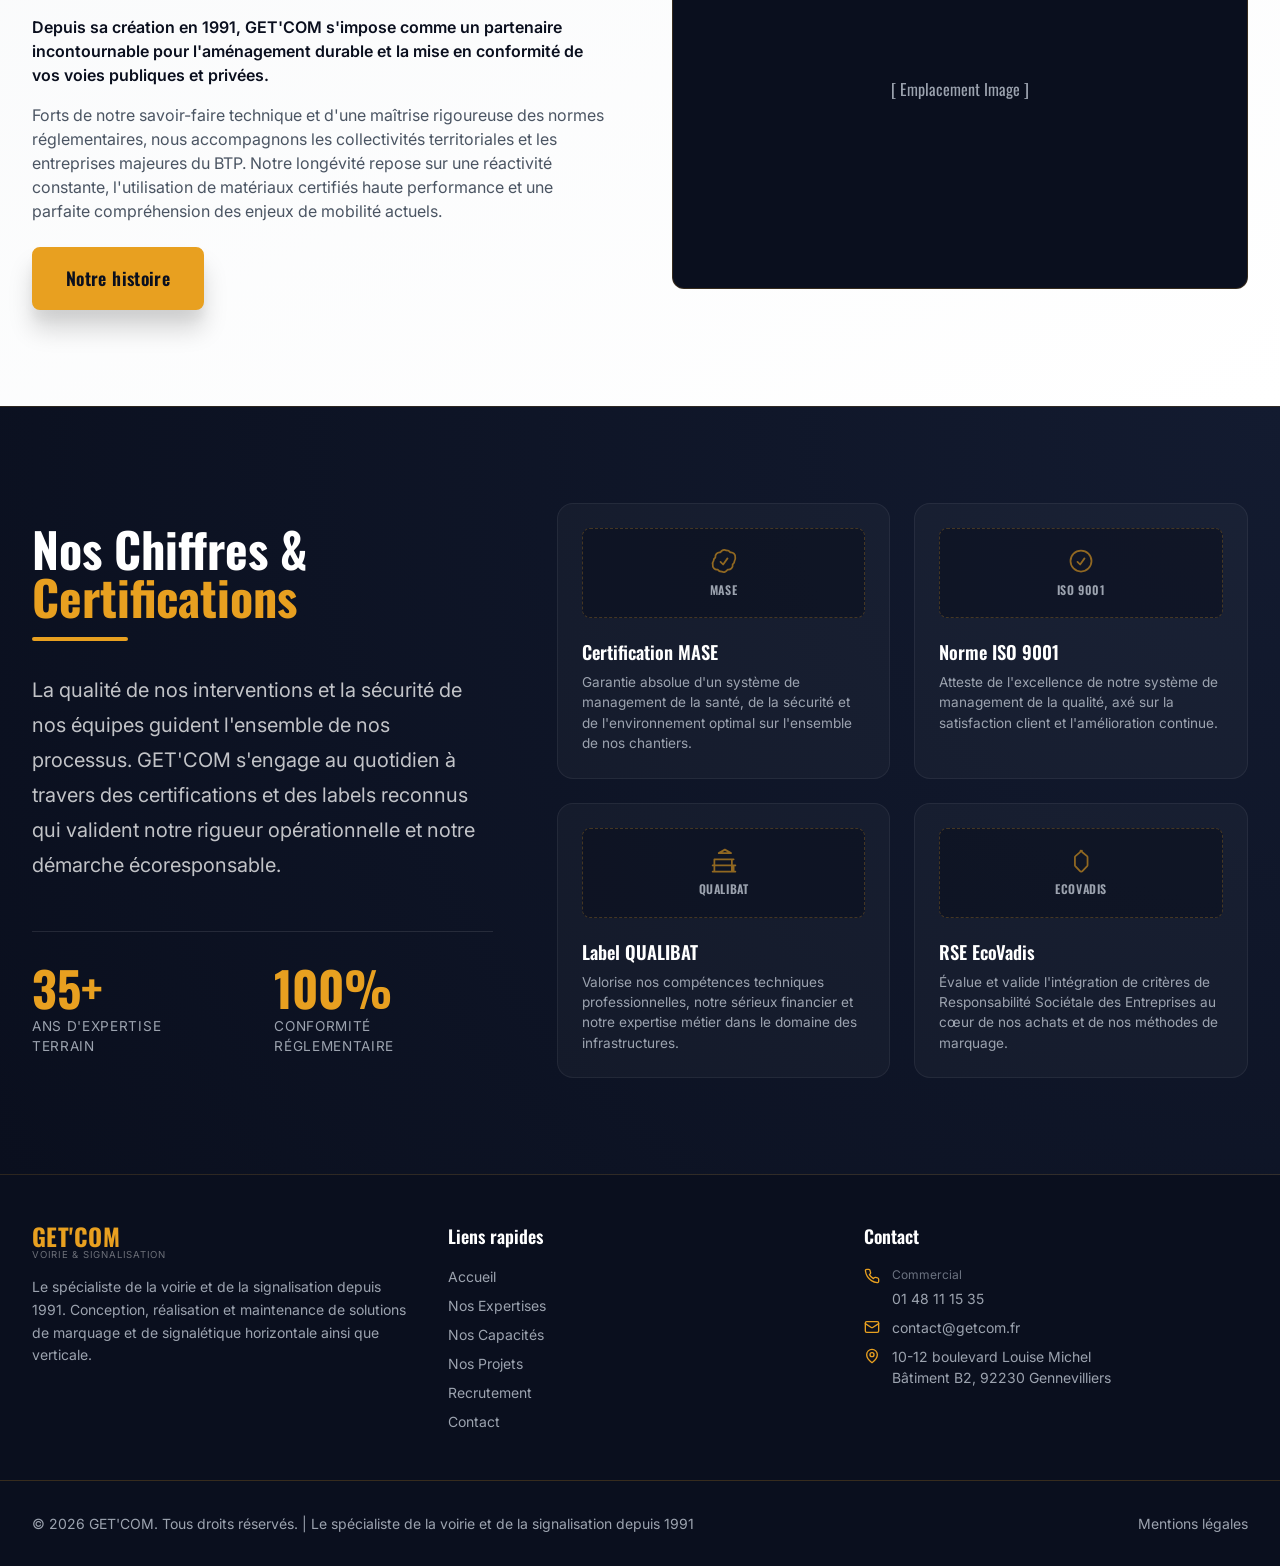
==== commit 3b619f85: "Changement Accuiel (texte" ====
--- a/index.html
+++ b/index.html
@@ -70,48 +70,50 @@
     </div>
   </nav>
 
-  <section class="hero">
-    <div class="hero-bg-slider">
-      <div class="hero-slide active" style="background-image: url('https://images.pexels.com/photos/2239655/pexels-photo-2239655.jpeg?auto=compress&cs=tinysrgb&w=1920')"></div>
-      <div class="hero-slide" style="background-image: url('https://images.pexels.com/photos/1427107/pexels-photo-1427107.jpeg?auto=compress&cs=tinysrgb&w=1920')"></div>
-      <div class="hero-slide" style="background-image: url('https://images.pexels.com/photos/210182/pexels-photo-210182.jpeg?auto=compress&cs=tinysrgb&w=1920')"></div>
-      <div class="hero-slide" style="background-image: url('https://images.pexels.com/photos/1690738/pexels-photo-1690738.jpeg?auto=compress&cs=tinysrgb&w=1920')"></div>
-    </div>
-    <div class="hero-overlay"></div>
-    <div class="container hero-content">
-      <h1 class="hero-title">
-        Le spécialiste de la voirie<br>&amp; de la <span class="gold">signalisation</span>
-      </h1>
-      <p class="hero-sub">
-        Conception, réalisation et maintenance de solutions de marquage et de signalisation horizontale et verticale depuis 1991
-      </p>
-      <div class="hero-btns">
-        <a href="expertises.html" class="btn btn-gold">Découvrir nos expertises</a>
-        <a href="contact.html" class="btn btn-gold">Nous contacter</a>
-      </div>
-      <div class="hero-stats">
-        <div class="stat-card">
-          <div class="stat-num">1991</div>
-          <div class="stat-label">Année de création</div>
-        </div>
-        <div class="stat-card">
-          <div class="stat-num">24/7</div>
-          <div class="stat-label">Interventions continues</div>
-        </div>
-        <div class="stat-card">
-          <div class="stat-num">+450</div>
-          <div class="stat-label">Chantiers par an</div>
-        </div>
-        <div class="stat-card">
-          <div class="stat-num">56%</div>
-          <div class="stat-label">Interventions en IDF</div>
-        </div>
-      </div>
-    </div>
-    <a href="#clients" class="scroll-down" aria-label="Défiler">
-      <svg xmlns="http://www.w3.org/2000/svg" width="32" height="32" viewBox="0 0 24 24" fill="none" stroke="currentColor" stroke-width="2" stroke-linecap="round" stroke-linejoin="round"><path d="m6 9 6 6 6-6"/></svg>
-    </a>
-  </section>
+<section class="hero">
+      <div class="hero-bg-slider">
+        <div class="hero-slide active" style="background-image: url('https://images.pexels.com/photos/2239655/pexels-photo-2239655.jpeg?auto=compress&cs=tinysrgb&w=1920')"></div>
+        <div class="hero-slide" style="background-image: url('https://images.pexels.com/photos/1427107/pexels-photo-1427107.jpeg?auto=compress&cs=tinysrgb&w=1920')"></div>
+        <div class="hero-slide" style="background-image: url('https://images.pexels.com/photos/210182/pexels-photo-210182.jpeg?auto=compress&cs=tinysrgb&w=1920')"></div>
+        <div class="hero-slide" style="background-image: url('https://images.pexels.com/photos/1690738/pexels-photo-1690738.jpeg?auto=compress&cs=tinysrgb&w=1920')"></div>
+      </div>
+      <div class="hero-overlay"></div>
+      <div class="container hero-content">
+        <h1 class="hero-title">
+          Le spécialiste de la voirie<br>&amp; de la <span class="gold">signalisation</span>
+        </h1>
+        <p class="hero-sub">
+          Conception, réalisation et maintenance de solutions de marquage au sol, signalétique verticale et travaux d’aménagement depuis 1991
+        </p>
+        <div class="hero-btns">
+          <a href="expertises.html" class="btn btn-gold">Découvrir nos expertises</a>
+          <a href="contact.html" class="btn btn-gold">Nous contacter</a>
+        </div>
+        
+        <div class="hero-stats">
+          <div class="stat-card">
+            <div class="stat-num">1991</div>
+            <div class="stat-label">Année de création</div>
+          </div>
+          <div class="stat-card">
+            <div class="stat-num">24/7</div>
+            <div class="stat-label">Interventions continues</div>
+          </div>
+          <div class="stat-card">
+            <div class="stat-num">+450</div>
+            <div class="stat-label">Chantiers par an</div>
+          </div>
+        </div>
+
+        <p class="hero-sub" style="margin-top: 2rem; font-size: 1.25rem;">
+          <span class="gold">56% de nos interventions</span> sont menées en Île-de-France, avec une capacité de déploiement et d'accompagnement partout en France.
+        </p>
+
+      </div>
+      <a href="#clients" class="scroll-down" aria-label="Défiler">
+        <svg xmlns="http://www.w3.org/2000/svg" width="32" height="32" viewBox="0 0 24 24" fill="none" stroke="currentColor" stroke-width="2" stroke-linecap="round" stroke-linejoin="round"><path d="m6 9 6 6 6-6"/></svg>
+      </a>
+    </section>
 
   <section id="clients" class="clients-section">
     <div class="container">
--- a/assets/css/style.css
+++ b/assets/css/style.css
@@ -446,10 +446,10 @@
 }
 .hero-stats {
   display: grid;
-  grid-template-columns: repeat(4, 1fr);
+  grid-template-columns: repeat(3, 1fr); /* Changé de 4 à 3 */
   gap: 1.5rem;
   padding-top: 4rem;
-  max-width: 64rem;
+  max-width: 54rem; /* Réduit un peu pour garder des cartes proportionnées */
   margin-left: auto;
   margin-right: auto;
 }
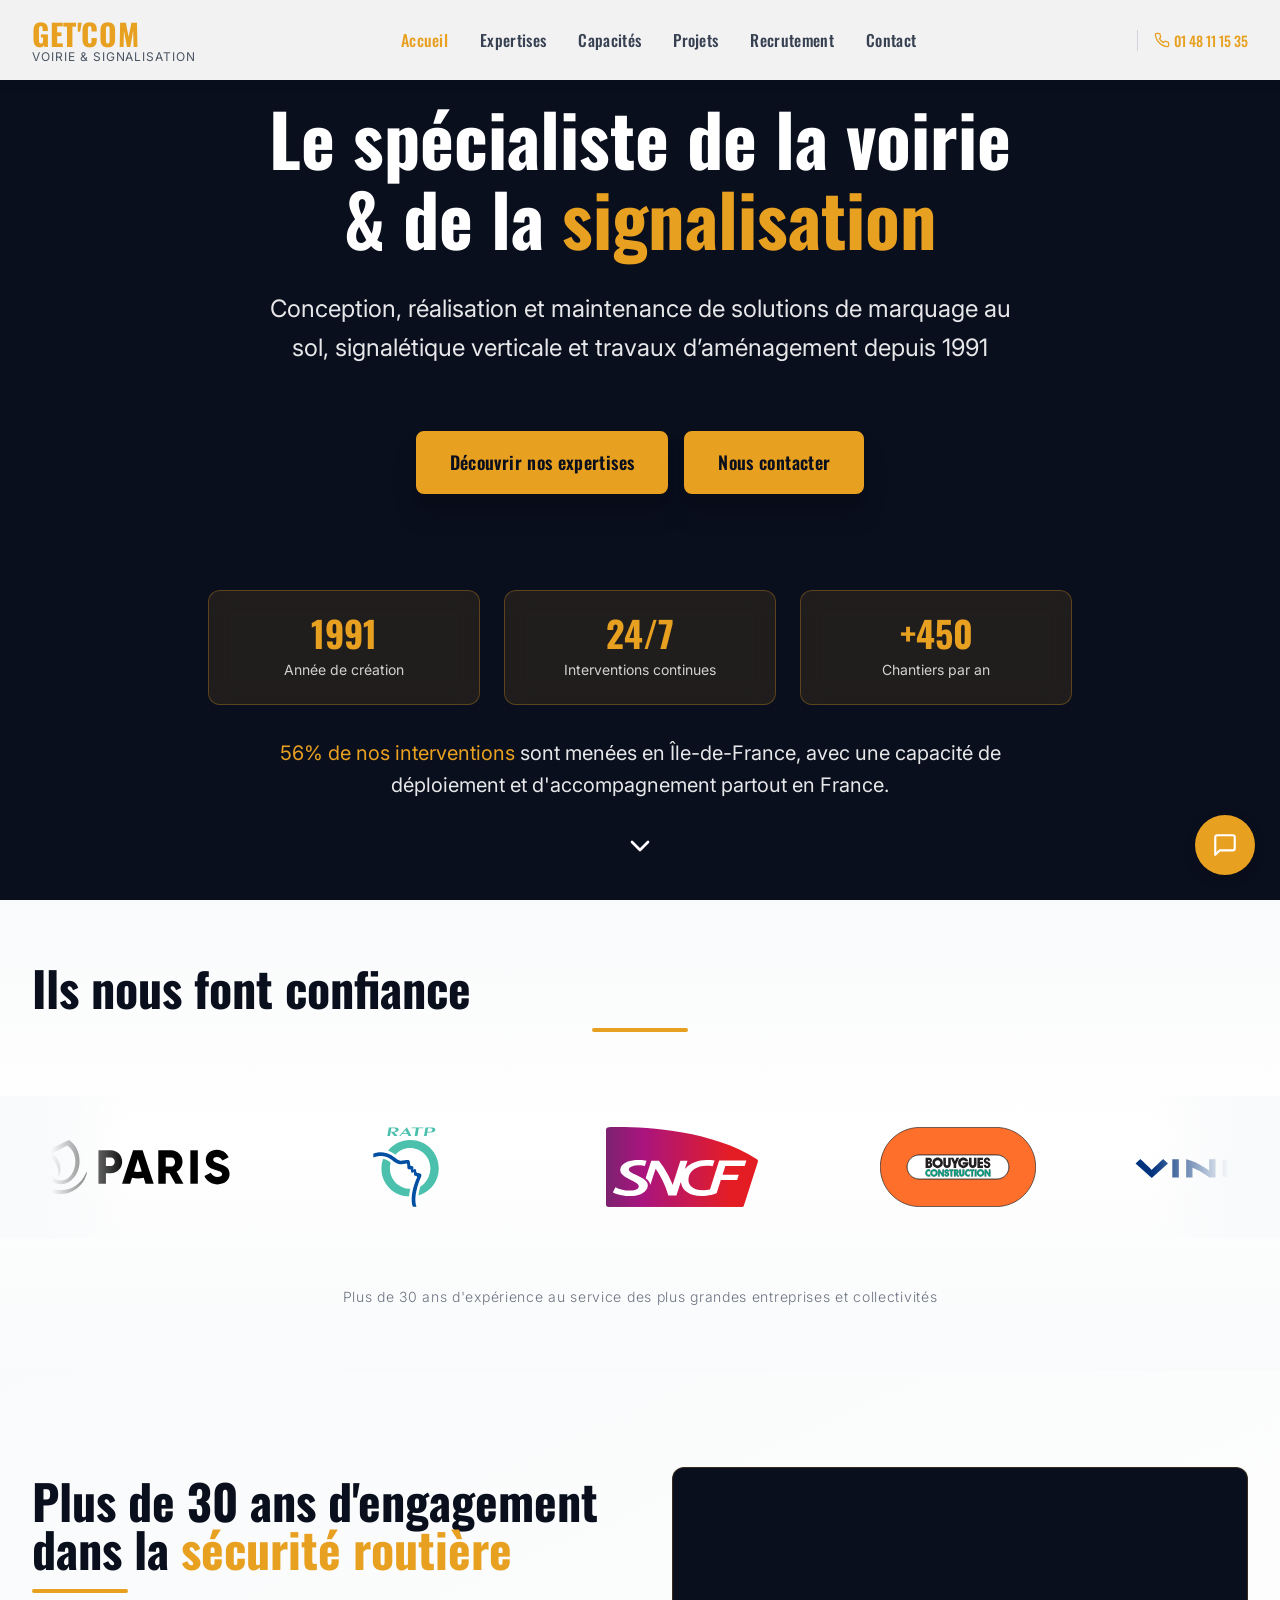
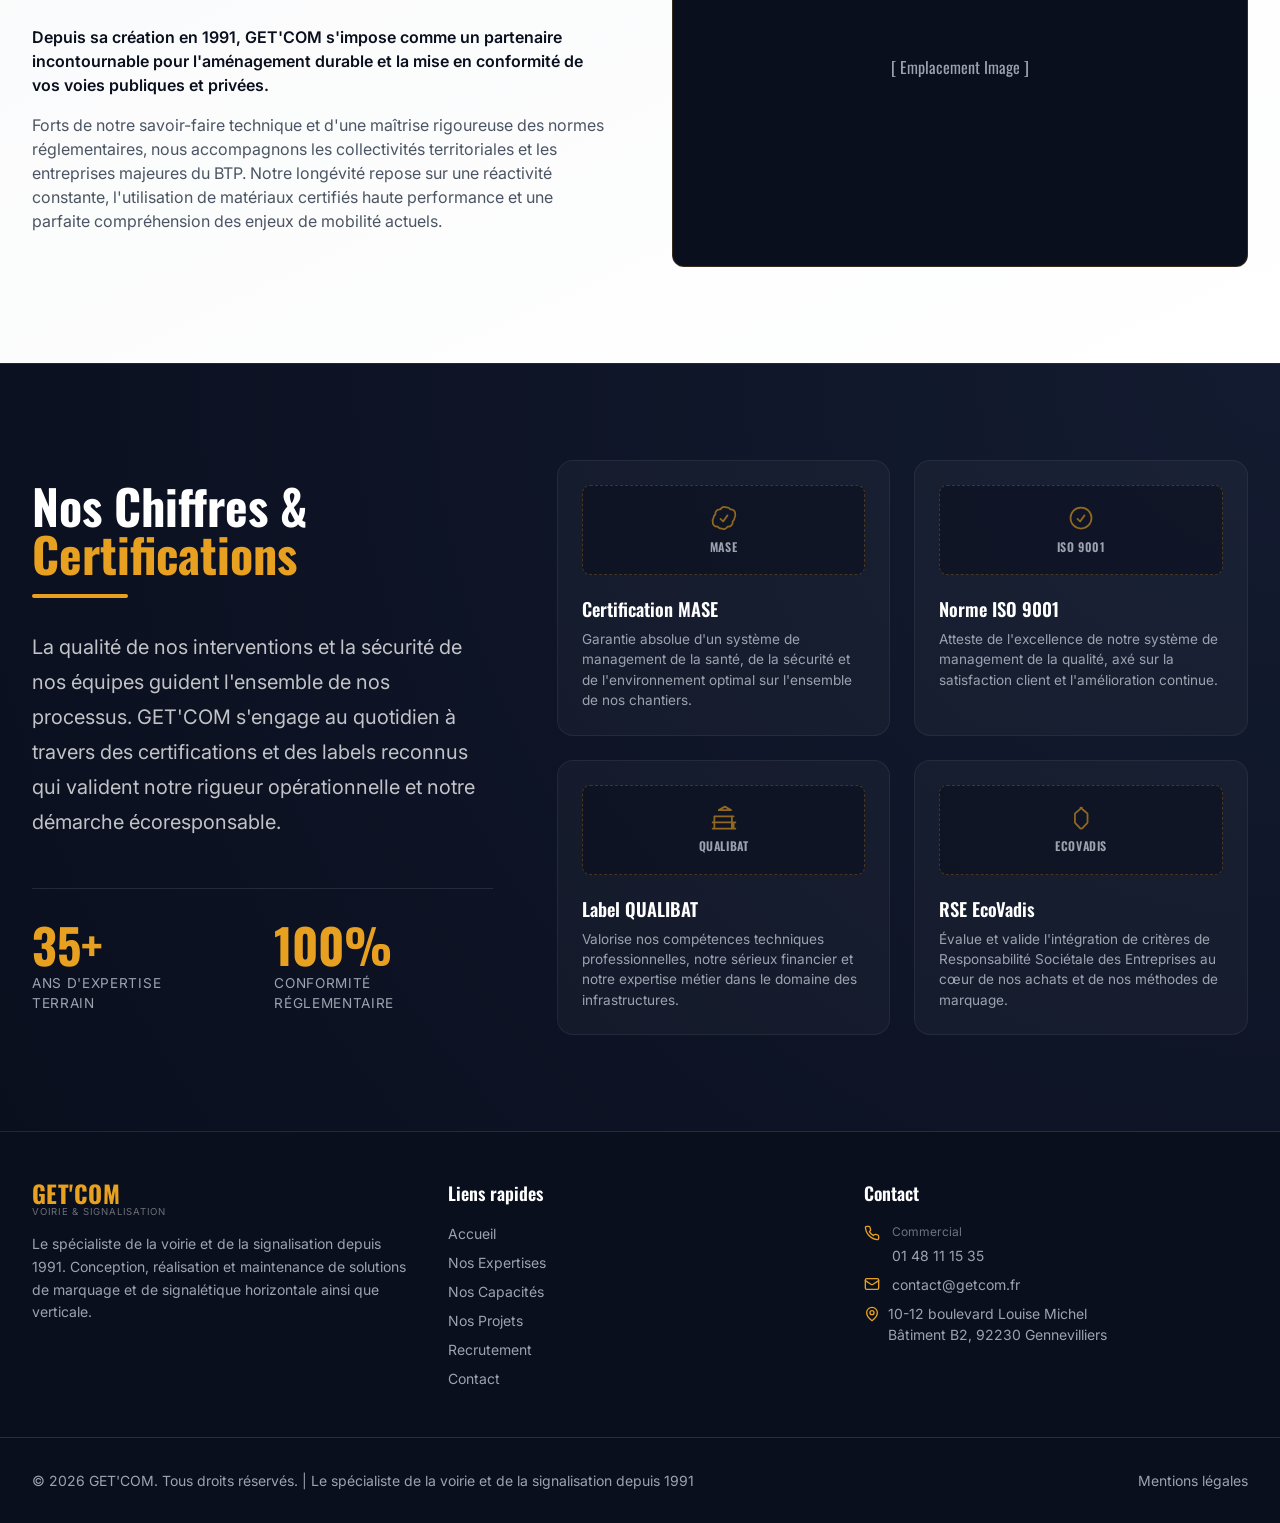
==== commit 7ab7bd19: "règlages footer" ====
--- a/index.html
+++ b/index.html
@@ -220,7 +220,7 @@
         </div>
         <p style="font-weight: 600; margin-bottom: 1rem; color: var(--navy);">Depuis sa création en 1991, GET'COM s'impose comme un partenaire incontournable pour l'aménagement durable et la mise en conformité de vos voies publiques et privées.</p>
         <p style="margin-bottom: 1.5rem; color: var(--gray-600);">Forts de notre savoir-faire technique et d'une maîtrise rigoureuse des normes réglementaires, nous accompagnons les collectivités territoriales et les entreprises majeures du BTP. Notre longévité repose sur une réactivité constante, l'utilisation de matériaux certifiés haute performance et une parfaite compréhension des enjeux de mobilité actuels.</p>
-        <a href="contact.html" class="btn btn-gold">Notre histoire</a>
+        
       </div>
       <div style="background: var(--navy); border-radius: var(--radius); height: 400px; display: flex; align-items: center; justify-content: center; position: relative; overflow: hidden; border: 1px solid rgba(232,160,32,0.2);">
         <div style="color: var(--gray-400); font-family: var(--font-main);">[ Emplacement Image ]</div>
@@ -306,22 +306,57 @@
   <svg xmlns="http://www.w3.org/2000/svg" width="26" height="26" viewBox="0 0 24 24" fill="none" stroke="currentColor" stroke-width="2" stroke-linecap="round" stroke-linejoin="round"><path d="M21 15a2 2 0 0 1-2 2H7l-4 4V5a2 2 0 0 1 2-2h14a2 2 0 0 1 2 2z"></path></svg>
 </div>
 
+<!-- Fenêtre principale du Chatbot -->
 <div id="chat-box" style="display: none; position: fixed; bottom: 95px; right: 25px; width: 340px; height: 460px; background: #fff; border-radius: 12px; box-shadow: 0 8px 24px rgba(0,0,0,0.15); flex-direction: column; overflow: hidden; z-index: 9999; font-family: 'Inter', sans-serif; border: 1px solid rgba(0,0,0,0.1);">
-  <div style="background: var(--navy, #0A0F1E); color: #fff; padding: 15px; display: flex; justify-content: space-between; align-items: center; font-weight: 600; letter-spacing: 0.5px;">
+  
+  <!-- En-tête avec titre, bouton de rappel circulaire et fermeture -->
+  <div style="background: var(--navy, #0A0F1E); color: #fff; padding: 12px 15px; display: flex; justify-content: space-between; align-items: center; font-weight: 600; letter-spacing: 0.5px;">
     <span>Assistant GET'COM</span>
-    <span onclick="toggleChat()" style="cursor: pointer; font-size: 20px; line-height: 1; padding: 0 5px;">&times;</span>
+    <div style="display: flex; align-items: center; gap: 12px;">
+      <!-- Bouton Téléphone qui ouvre la pop-up -->
+      <button onclick="openPhonePopup()" class="header-phone-btn" title="Demander un rappel">
+        <svg width="14" height="14" viewBox="0 0 24 24" fill="none" stroke="currentColor" stroke-width="2.5" stroke-linecap="round" stroke-linejoin="round"><path d="M22 16.92v3a2 2 0 0 1-2.18 2 19.79 19.79 0 0 1-8.63-3.07 19.5 19.5 0 0 1-6-6 19.79 19.79 0 0 1-3.07-8.67A2 2 0 0 1 4.11 2h3a2 2 0 0 1 2 1.72 12.84 12.84 0 0 0 .7 2.81 2 2 0 0 1-.45 2.11L8.09 9.91a16 16 0 0 0 6 6l1.27-1.27a2 2 0 0 1 2.11-.45 12.84 12.84 0 0 0 2.81.7A2 2 0 0 1 22 16.92z"/></svg>
+      </button>
+      <span onclick="toggleChat()" style="cursor: pointer; font-size: 22px; line-height: 1; padding-bottom: 2px;">&times;</span>
+    </div>
   </div>
   
-  <div id="chat-body" style="padding: 15px; overflow-y: auto; flex-grow: 1; display: flex; flex-direction: column; gap: 10px; background: #f9fafb;">
+  <!-- Corps du chat -->
+  <div id="chat-body" style="padding: 15px; overflow-y: auto; flex-grow: 1; display: flex; flex-direction: column; gap: 10px; background: #f9fafb; position: relative;">
+    
+    <!-- POP-UP AVEC FORMULAIRE FORMSPREE DIRECT -->
+    <div id="phone-popup" class="chat-popup-overlay">
+      <!-- Le formulaire Formspree entoure le contenu de la pop-up -->
+      <form id="formspree-popup-form" action="https://formspree.io/f/mbdvkvga" method="POST" class="chat-popup-content" onsubmit="submitPhonePopup(event)">
+        <h4>Demande de rappel</h4>
+        <p>Laissez vos coordonnées pour être recontacté par GET'COM.</p>
+        
+        <!-- Input Nom (Optionnel mais recommandé pour vos emails) -->
+        <input type="text" name="Nom / Entreprise" placeholder="Votre nom ou entreprise" style="margin-bottom: 10px;">
+        
+        <!-- Input Téléphone (Obligatoire) -->
+        <input type="tel" id="popup-phone-input" name="Téléphone à rappeler" placeholder="Ex: 06 12 34 56 78" required>
+        
+        <!-- Message caché automatique pour le sujet de l'email -->
+        <input type="hidden" name="_subject" value="Nouveau rappel demandé depuis le Chatbot GET'COM">
+
+        <div class="chat-popup-actions">
+          <button type="button" onclick="closePhonePopup()" class="popup-btn-cancel">Annuler</button>
+          <button type="submit" class="popup-btn-submit">Ok</button>
+        </div>
+      </form>
+    </div>
+
   </div>
 
+  <!-- Zone d'envoi de texte standard -->
   <div style="padding: 10px; background: #fff; border-top: 1px solid #eee; display: flex; gap: 8px;">
     <input type="text" id="chat-input" onkeypress="handleKeyPress(event)" placeholder="Posez votre question ici..." style="flex-grow: 1; padding: 8px 12px; border: 1px solid #ccc; border-radius: 20px; font-size: 0.85rem; outline: none; font-family: 'Inter', sans-serif;">
     <button onclick="handleSend()" style="background: var(--navy, #0A0F1E); color: #fff; border: none; padding: 8px 14px; border-radius: 20px; cursor: pointer; font-size: 0.85rem; font-weight: 500;">Ok</button>
   </div>
 </div>
 
-  <footer class="footer">
+ <footer class="footer">
     <div class="container footer-inner">
       <div class="footer-col">
         <div class="logo">
@@ -353,8 +388,10 @@
             <a href="mailto:contact@getcom.fr">contact@getcom.fr</a>
           </li>
           <li>
-            <svg xmlns="http://www.w3.org/2000/svg" width="16" height="16" viewBox="0 0 24 24" fill="none" stroke="currentColor" stroke-width="2" stroke-linecap="round" stroke-linejoin="round"><path d="M20 10c0 6-8 12-8 12s-8-6-8-12a8 8 0 0 1 16 0Z"/><circle cx="12" cy="10" r="3"/></svg>
+            <a href="https://www.google.com/maps/search/?api=1&query=10-12+boulevard+Louise+Michel+92230+Gennevilliers" target="_blank" rel="noopener noreferrer" style="text-decoration: none; color: inherit; display: inline-flex; align-items: flex-start; gap: 8px;">
+            <svg xmlns="http://www.w3.org/2000/svg" width="16" height="16" viewBox="0 0 24 24" fill="none" stroke="currentColor" stroke-width="2" stroke-linecap="round" stroke-linejoin="round" style="margin-top: 3px; flex-shrink: 0;"><path d="M20 10c0 6-8 12-8 12s-8-6-8-12a8 8 0 0 1 16 0Z"/><circle cx="12" cy="10" r="3"/></svg>
             <span>10-12 boulevard Louise Michel<br>Bâtiment B2, 92230 Gennevilliers</span>
+            </a>
           </li>
         </ul>
       </div>
--- a/assets/css/style.css
+++ b/assets/css/style.css
@@ -661,6 +661,9 @@
   border: 1px solid var(--gray-100);
   overflow: hidden;
   transition: box-shadow var(--transition), border-color var(--transition);
+  display: flex;          /* Ajouté */
+  flex-direction: column; /* Ajouté */
+  height: 100%;           /* Ajouté : Force toutes les cartes à avoir la même hauteur */
 }
 .expertise-card:hover {
   box-shadow: 0 25px 50px rgba(0,0,0,.25);
@@ -699,11 +702,14 @@
   flex-shrink: 0;
   margin-top: .375rem;
 }
+/* 3. On s'assure que la barre reste collée tout en bas */
 .card-bar {
   height: .25rem;
   background: linear-gradient(to right, var(--navy), var(--gold));
-  transform: scaleX(0); transform-origin: left;
+  transform: scaleX(0); 
+  transform-origin: left;
   transition: transform var(--transition);
+  margin-top: auto;       /* Ajouté : Force la barre à s'aligner tout en bas, même s'il y a moins de texte */
 }
 .expertise-card:hover .card-bar { transform: scaleX(1); }
 
@@ -1014,4 +1020,142 @@
   background: var(--gold, #E8A020);
   color: #ffffff;
   transform: translateX(3px);
+}
+
+/* ---------- STYLE DU BOUTON CIRCULAIRE DE RAPPEL DIRECT ---------- */
+.header-phone-btn {
+  background: rgba(255, 255, 255, 0.15);
+  border: none;
+  color: var(--gold, #E8A020);
+  width: 28px;
+  height: 28px;
+  border-radius: 50%;
+  display: flex;
+  align-items: center;
+  justify-content: center;
+  cursor: pointer;
+  transition: all 0.2s ease;
+  padding: 0;
+}
+
+.header-phone-btn:hover {
+  background: var(--gold, #E8A020);
+  color: #fff;
+  transform: scale(1.1);
+}
+
+/* ---------- STYLE DU BOUTON CIRCULAIRE DE RAPPEL DIRECT ---------- */
+.header-phone-btn {
+  background: rgba(255, 255, 255, 0.15);
+  border: none;
+  color: var(--gold, #E8A020);
+  width: 28px;
+  height: 28px;
+  border-radius: 50%;
+  display: flex;
+  align-items: center;
+  justify-content: center;
+  cursor: pointer;
+  transition: all 0.2s ease;
+  padding: 0;
+}
+
+.header-phone-btn:hover {
+  background: var(--gold, #E8A020);
+  color: #fff;
+  transform: scale(1.1);
+}
+
+/* ---------- STYLE DE LA POP-UP FORMULAIRE INTERNE ---------- */
+.chat-popup-overlay {
+  display: none;
+  position: absolute;
+  top: 0;
+  left: 0;
+  width: 100%;
+  height: 100%;
+  background: rgba(10, 15, 30, 0.6);
+  z-index: 1000;
+  align-items: center;
+  justify-content: center;
+  padding: 15px;
+  box-sizing: border-box;
+}
+
+.chat-popup-content {
+  background: #ffffff;
+  padding: 20px;
+  border-radius: 10px;
+  width: 100%;
+  max-width: 280px;
+  box-shadow: 0 10px 25px rgba(0,0,0,0.2);
+  text-align: center;
+  animation: popupFadeIn 0.25s ease-out;
+  display: flex;
+  flex-direction: column;
+}
+
+.chat-popup-content h4 {
+  margin: 0 0 6px 0;
+  font-family: 'Inter', sans-serif;
+  color: var(--navy, #0A0F1E);
+  font-size: 1.1rem;
+  font-weight: 600;
+}
+
+.chat-popup-content p {
+  margin: 0 0 15px 0;
+  font-size: 0.8rem;
+  color: #6b7280;
+  line-height: 1.4;
+}
+
+.chat-popup-content input {
+  width: 100%;
+  padding: 8px 12px;
+  border: 1px solid #d1d5db;
+  border-radius: 6px;
+  font-size: 0.85rem;
+  outline: none;
+  box-sizing: border-box;
+  font-family: 'Inter', sans-serif;
+}
+
+.chat-popup-content input:focus {
+  border-color: var(--gold, #E8A020);
+}
+
+.chat-popup-actions {
+  display: flex;
+  gap: 10px;
+  justify-content: center;
+  margin-top: 15px;
+}
+
+.chat-popup-actions button {
+  padding: 8px 16px;
+  border-radius: 6px;
+  font-size: 0.85rem;
+  font-weight: 500;
+  cursor: pointer;
+  border: none;
+  transition: background 0.2s;
+  font-family: 'Inter', sans-serif;
+}
+
+.popup-btn-cancel {
+  background: #f3f4f6;
+  color: #4b5563;
+}
+.popup-btn-cancel:hover { background: #e5e7eb; }
+
+.popup-btn-submit {
+  background: var(--navy, #0A0F1E);
+  color: #fff;
+}
+.popup-btn-submit:hover { background: #111827; }
+
+@keyframes popupFadeIn {
+  from { opacity: 0; transform: scale(0.9); }
+  to { opacity: 1; transform: scale(1); }
 }
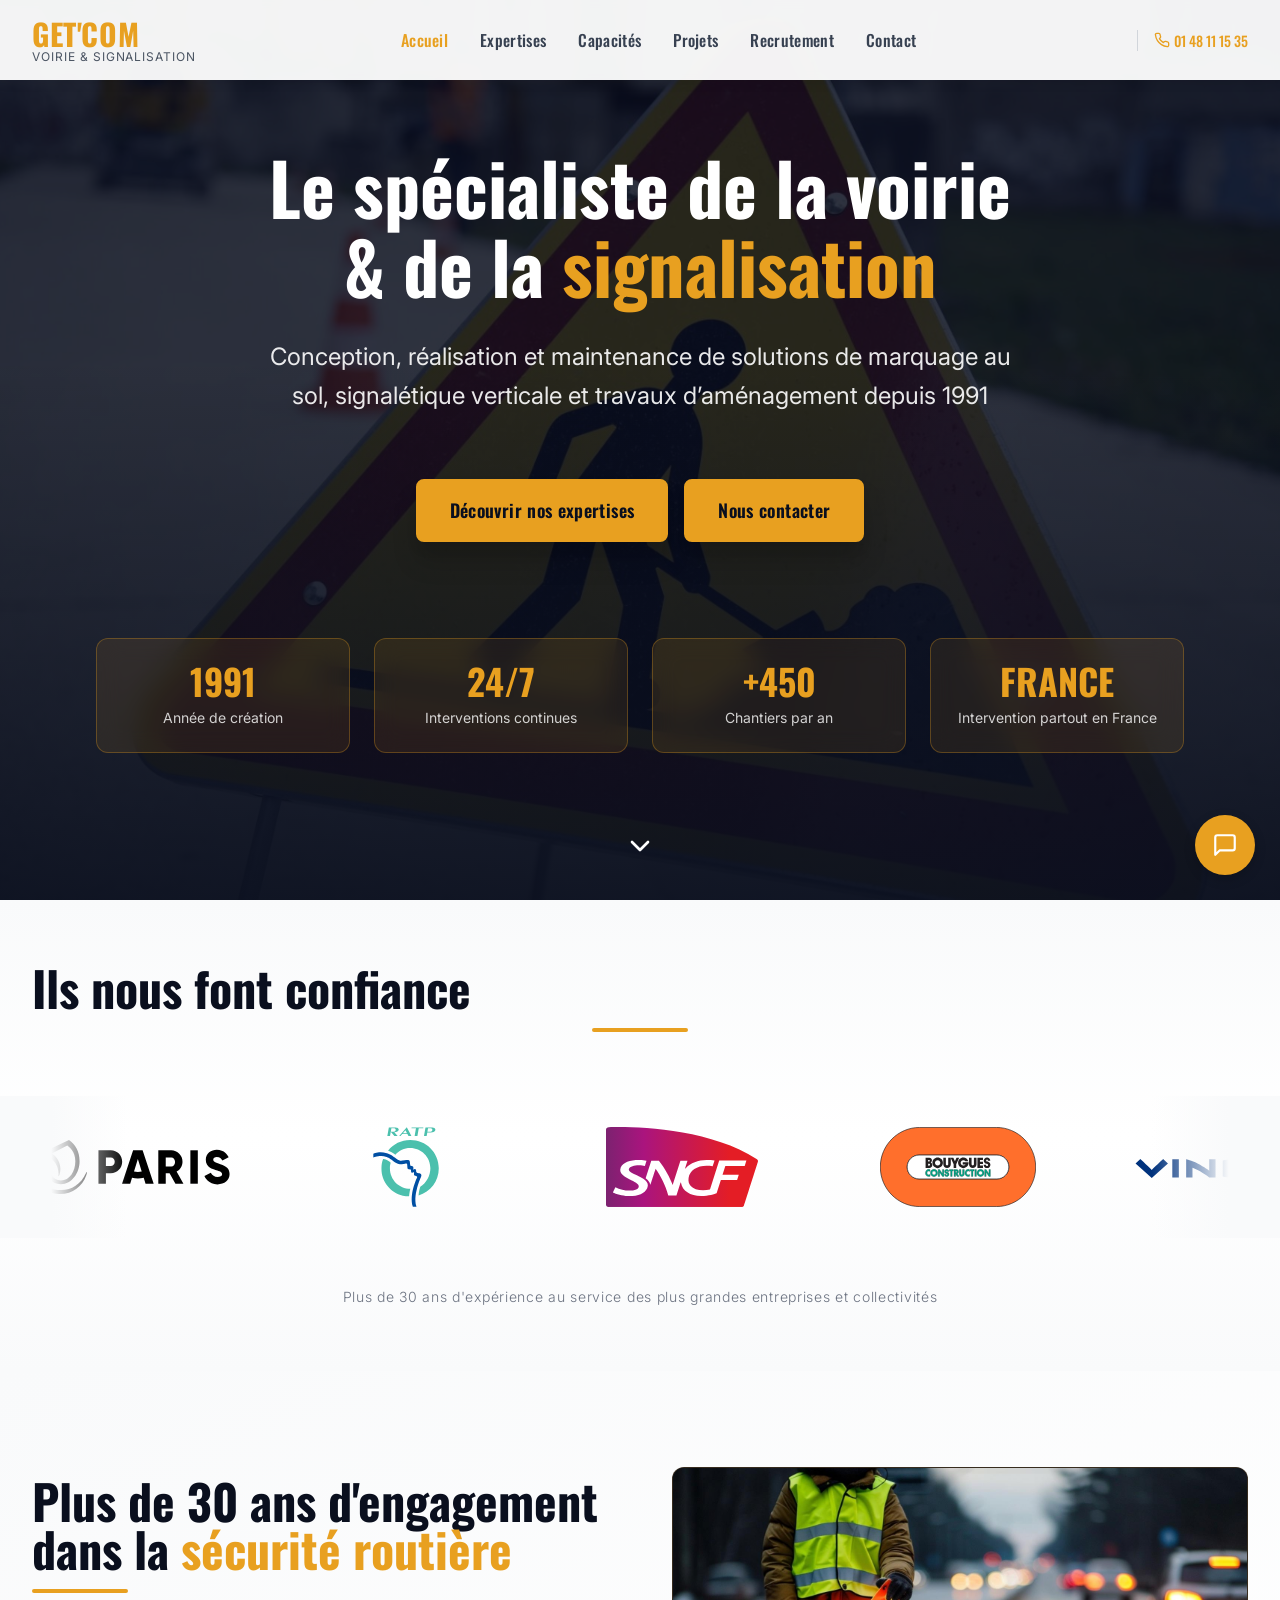
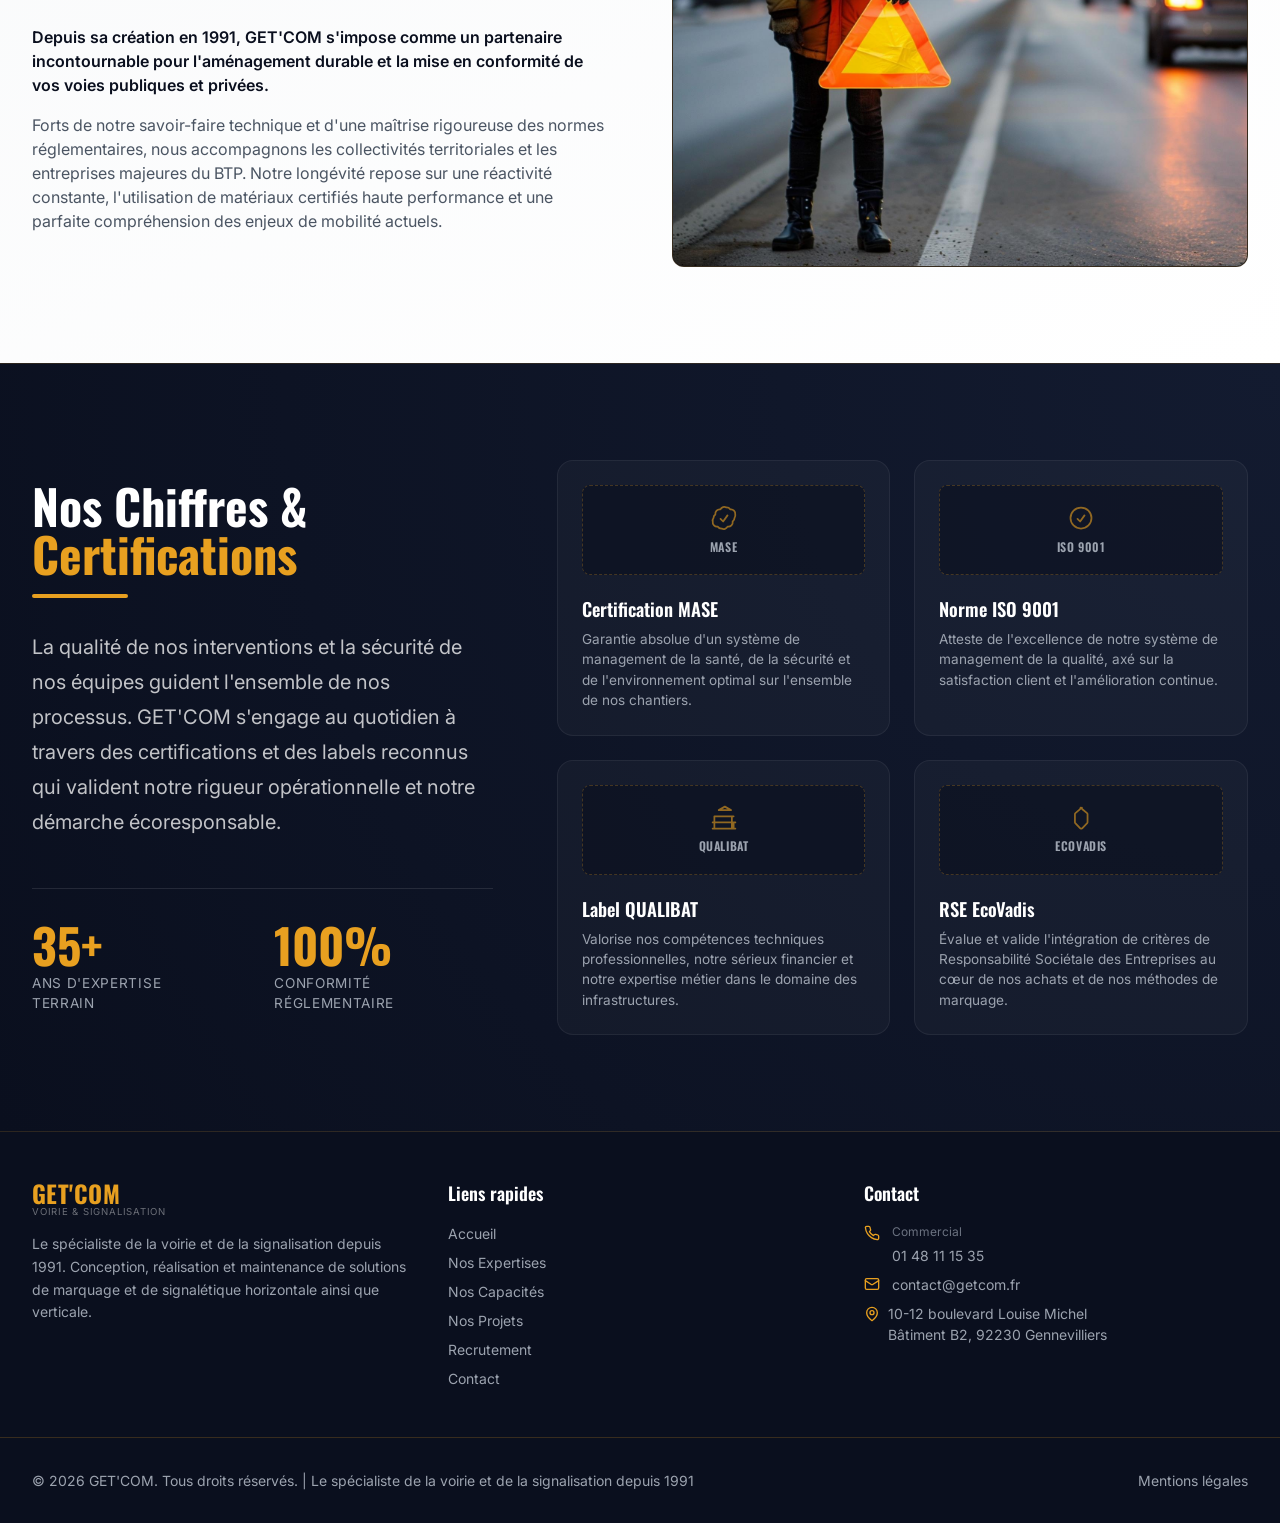
==== commit 0a1b7b06: "Ajouts images + changement texte" ====
--- a/index.html
+++ b/index.html
@@ -44,6 +44,58 @@
     }
   </style>
 </head>
+
+
+<div id="legalModal" class="modal">
+  <div class="modal-content">
+    <span class="modal-close-btn">&times;</span>
+    
+    <h2>Mentions Légales</h2>
+    
+    <div class="modal-body">
+      <h3>Éditeur du site</h3>
+      <p><strong>Raison sociale :</strong> GET'COM<br>
+      <strong>Adresse :</strong> 10-12 boulevard Louise Michel, Bâtiment B2, 92230 Gennevilliers, France<br>
+      <strong>Téléphone :</strong> 01 48 11 15 35<br>
+      <strong>Email :</strong> contact@getcom.fr</p>
+
+      <h3>Directeur de la publication</h3>
+      <p>Le directeur de la publication du site est le représentant légal de la société GET'COM.</p>
+
+      <h3>Hébergement</h3>
+      <p>Le site est hébergé par un prestataire professionnel d'hébergement web.</p>
+
+      <h3>Propriété intellectuelle</h3>
+      <p>L'ensemble du contenu de ce site (textes, images, graphismes, logo, icônes, sons, logiciels) est la propriété exclusive de GET'COM ou de ses partenaires, à l'exception des marques, logos ou contenus appartenant à d'autres sociétés partenaires ou auteurs.</p>
+      <p>Toute reproduction, distribution, modification, adaptation, retransmission ou publication, même partielle, de ces différents éléments est strictement interdite sans l'accord exprès par écrit de GET'COM. Cette représentation ou reproduction, par quelque procédé que ce soit, constitue une contrefaçon sanctionnée par les articles L.335-2 et suivants du Code de la propriété intellectuelle.</p>
+
+      <h3>Protection des données personnelles</h3>
+      <p>Conformément au Règlement Général sur la Protection des Données (RGPD) et à la loi "Informatique et Libertés" du 6 janvier 1978 modifiée, vous disposez d'un droit d'accès, de rectification, de suppression et d'opposition aux données personnelles vous concernant.</p>
+      <p>Les informations recueillies sur ce site sont enregistrées dans un fichier informatisé par GET'COM pour la gestion des demandes de contact et de devis. Elles sont conservées pendant la durée nécessaire à la gestion de votre demande et sont destinées au service commercial de GET'COM.</p>
+      <p>Pour exercer ces droits ou pour toute question sur le traitement de vos données dans ce dispositif, vous pouvez nous contacter par email à l'adresse : contact@getcom.fr ou par courrier à l'adresse : GET'COM, 10-12 boulevard Louise Michel, Bâtiment B2, 92230 Gennevilliers.</p>
+
+      <h3>Cookies</h3>
+      <p>Ce site peut utiliser des cookies pour améliorer l'expérience utilisateur et analyser le trafic. Vous pouvez configurer votre navigateur pour refuser les cookies ou être averti de leur utilisation.</p>
+
+      <h3>Responsabilité</h3>
+      <p>GET'COM s'efforce d'assurer l'exactitude et la mise à jour des informations diffusées sur ce site. Toutefois, GET'COM ne peut garantir l'exactitude, la précision ou l'exhaustivité des informations mises à disposition sur ce site.</p>
+      <p>GET'COM ne pourra être tenue responsable des dommages directs et indirects consécutifs à l'accès au site et à son utilisation.</p>
+
+      <h3>Liens hypertextes</h3>
+      <p>Le site peut contenir des liens hypertextes vers d'autres sites présents sur le réseau Internet. Les liens vers ces autres ressources vous font quitter le site. GET'COM ne saurait être responsable du contenu de ces sites externes.</p>
+
+      <h3>Droit applicable</h3>
+      <p>Les présentes mentions légales sont régies par le droit français. En cas de litige, les tribunaux français seront seuls compétents.</p>
+      
+      <p class="modal-date"><em>Dernière mise à jour : 02/07/2026</em></p>
+    </div>
+
+    <div class="modal-footer">
+      <button id="closeLegalBtn" class="btn btn-gold">Fermer</button>
+    </div>
+  </div>
+</div>
+
 <body>
 
   <nav class="navbar" id="navbar">
@@ -72,10 +124,10 @@
 
 <section class="hero">
       <div class="hero-bg-slider">
-        <div class="hero-slide active" style="background-image: url('https://images.pexels.com/photos/2239655/pexels-photo-2239655.jpeg?auto=compress&cs=tinysrgb&w=1920')"></div>
-        <div class="hero-slide" style="background-image: url('https://images.pexels.com/photos/1427107/pexels-photo-1427107.jpeg?auto=compress&cs=tinysrgb&w=1920')"></div>
-        <div class="hero-slide" style="background-image: url('https://images.pexels.com/photos/210182/pexels-photo-210182.jpeg?auto=compress&cs=tinysrgb&w=1920')"></div>
-        <div class="hero-slide" style="background-image: url('https://images.pexels.com/photos/1690738/pexels-photo-1690738.jpeg?auto=compress&cs=tinysrgb&w=1920')"></div>
+        <div class="hero-slide active" style="background-image: url('assets/images/index/attention.jpg')"></div>
+        <div class="hero-slide" style="background-image: url('assets/images/index/marquage-sol.jpg')"></div>
+        <div class="hero-slide" style="background-image: url('assets/images/index/panneaux.webp')"></div>
+        <div class="hero-slide" style="background-image: url('assets/images/index/poteau.webp')"></div>
       </div>
       <div class="hero-overlay"></div>
       <div class="container hero-content">
@@ -103,12 +155,11 @@
             <div class="stat-num">+450</div>
             <div class="stat-label">Chantiers par an</div>
           </div>
-        </div>
-
-        <p class="hero-sub" style="margin-top: 2rem; font-size: 1.25rem;">
-          <span class="gold">56% de nos interventions</span> sont menées en Île-de-France, avec une capacité de déploiement et d'accompagnement partout en France.
-        </p>
-
+          <div class="stat-card">
+            <div class="stat-num">FRANCE</div>
+            <div class="stat-label">Intervention partout en France</div>
+          </div>
+        </div>
       </div>
       <a href="#clients" class="scroll-down" aria-label="Défiler">
         <svg xmlns="http://www.w3.org/2000/svg" width="32" height="32" viewBox="0 0 24 24" fill="none" stroke="currentColor" stroke-width="2" stroke-linecap="round" stroke-linejoin="round"><path d="m6 9 6 6 6-6"/></svg>
@@ -223,7 +274,7 @@
         
       </div>
       <div style="background: var(--navy); border-radius: var(--radius); height: 400px; display: flex; align-items: center; justify-content: center; position: relative; overflow: hidden; border: 1px solid rgba(232,160,32,0.2);">
-        <div style="color: var(--gray-400); font-family: var(--font-main);">[ Emplacement Image ]</div>
+        <img src="assets/images/index/securite-route.jpg" alt="Travaux de voirie" style="width: 100%; height: 100%; object-fit: cover; object-position: center;">
       </div>
     </div>
   </section>
@@ -302,7 +353,7 @@
     </div>
   </section>
 
-  <div id="chat-button" onclick="toggleChat()" style="position: fixed; bottom: 25px; right: 25px; background: var(--gold, #E8A020); color: #fff; width: 60px; height: 60px; border-radius: 50%; display: flex; align-items: center; justify-content: center; cursor: pointer; box-shadow: 0 4px 12px rgba(0,0,0,0.2); z-index: 9999; transition: transform 0.2s;">
+<div id="chat-button" onclick="toggleChat()" style="position: fixed; bottom: 25px; right: 25px; background: var(--gold, #E8A020); color: #fff; width: 60px; height: 60px; border-radius: 50%; display: flex; align-items: center; justify-content: center; cursor: pointer; box-shadow: 0 4px 12px rgba(0,0,0,0.2); z-index: 9999; transition: transform 0.2s;">
   <svg xmlns="http://www.w3.org/2000/svg" width="26" height="26" viewBox="0 0 24 24" fill="none" stroke="currentColor" stroke-width="2" stroke-linecap="round" stroke-linejoin="round"><path d="M21 15a2 2 0 0 1-2 2H7l-4 4V5a2 2 0 0 1 2-2h14a2 2 0 0 1 2 2z"></path></svg>
 </div>
 
@@ -399,7 +450,7 @@
     <div class="footer-bottom">
       <div class="container footer-bottom-inner">
         <p>© 2026 GET'COM. Tous droits réservés. | Le spécialiste de la voirie et de la signalisation depuis 1991</p>
-        <a href="#" class="footer-legal">Mentions légales</a>
+        <a href="#" class="footer-legal" id="legalBtn">Mentions légales</a>
       </div>
     </div>
   </footer>
--- a/assets/css/style.css
+++ b/assets/css/style.css
@@ -446,10 +446,10 @@
 }
 .hero-stats {
   display: grid;
-  grid-template-columns: repeat(3, 1fr); /* Changé de 4 à 3 */
+  grid-template-columns: repeat(4, 1fr); 
   gap: 1.5rem;
   padding-top: 4rem;
-  max-width: 54rem; /* Réduit un peu pour garder des cartes proportionnées */
+  max-width: 68rem; 
   margin-left: auto;
   margin-right: auto;
 }
@@ -1158,4 +1158,130 @@
 @keyframes popupFadeIn {
   from { opacity: 0; transform: scale(0.9); }
   to { opacity: 1; transform: scale(1); }
+}
+
+/* ---------- STYLE DE LA MODALE MENTIONS LÉGALES ---------- */
+.modal {
+  display: none; /* Caché par défaut */
+  position: fixed;
+  z-index: 9999; /* Au-dessus de tout le contenu (nav, chatbox, etc.) */
+  left: 0;
+  top: 0;
+  width: 100%;
+  height: 100%;
+  overflow: hidden;
+  background-color: rgba(10, 15, 30, 0.6); /* Arrière-plan marine transparent */
+  backdrop-filter: blur(5px); /* Effet flouté moderne arrière-plan */
+  align-items: center;
+  justify-content: center;
+}
+
+/* Affichage actif de la modale activée en JS */
+.modal.active {
+  display: flex;
+}
+
+.modal-content {
+  background-color: var(--white, #ffffff);
+  margin: auto;
+  padding: 2.5rem 2rem 2rem 2rem;
+  border-radius: var(--radius, 12px);
+  width: 90%;
+  max-width: 750px;
+  max-height: 80vh; /* Ne dépasse jamais 80% de la hauteur de l'écran */
+  display: flex;
+  flex-direction: column;
+  position: relative;
+  box-shadow: 0 20px 40px rgba(0, 0, 0, 0.3);
+  animation: modalFadeIn 0.3s ease-out;
+}
+
+@keyframes modalFadeIn {
+  from { opacity: 0; transform: translateY(-30px); }
+  to { opacity: 1; transform: translateY(0); }
+}
+
+/* Bouton X de fermeture en haut à droite */
+.modal-close-btn {
+  position: absolute;
+  top: 1rem;
+  right: 1.5rem;
+  color: var(--gray-500, #6B7280);
+  font-size: 2rem;
+  font-weight: bold;
+  cursor: pointer;
+  transition: color var(--transition, 0.2s);
+}
+
+.modal-close-btn:hover {
+  color: var(--gold, #E8A020);
+}
+
+.modal-content h2 {
+  font-family: var(--font-main, 'Oswald', sans-serif);
+  color: var(--navy, #0A0F1E);
+  margin-top: 0;
+  margin-bottom: 1.5rem;
+  font-size: 2rem;
+  border-bottom: 3px solid var(--gold, #E8A020);
+  padding-bottom: 0.5rem;
+  text-transform: uppercase;
+}
+
+/* Zone de texte scrollable à l'intérieur */
+.modal-body {
+  overflow-y: auto;
+  padding-right: 1rem;
+  text-align: left;
+}
+
+/* Personnalisation de la barre de défilement interne */
+.modal-body::-webkit-scrollbar {
+  width: 6px;
+}
+.modal-body::-webkit-scrollbar-track {
+  background: var(--gray-100, #F3F4F6);
+  border-radius: 10px;
+}
+.modal-body::-webkit-scrollbar-thumb {
+  background: var(--gray-400, #9CA3AF);
+  border-radius: 10px;
+}
+.modal-body::-webkit-scrollbar-thumb:hover {
+  background: var(--gold, #E8A020);
+}
+
+.modal-body h3 {
+  font-family: var(--font-main, 'Oswald', sans-serif);
+  color: var(--navy, #0A0F1E);
+  font-size: 1.2rem;
+  margin-top: 1.5rem;
+  margin-bottom: 0.5rem;
+}
+
+.modal-body p {
+  font-family: var(--font-body, 'Inter', sans-serif);
+  color: var(--gray-700, #374151);
+  font-size: 0.95rem;
+  line-height: 1.6;
+  margin-bottom: 1rem;
+}
+
+.modal-date {
+  margin-top: 2rem;
+  color: var(--gray-500, #6B7280);
+}
+
+/* Pied de la modale avec le bouton Fermer */
+.modal-footer {
+  margin-top: 1.5rem;
+  display: flex;
+  justify-content: flex-end;
+  border-top: 1px solid var(--gray-100, #F3F4F6);
+  padding-top: 1rem;
+}
+
+.modal-footer .btn {
+  padding: 0.6rem 2rem;
+  cursor: pointer;
 }
